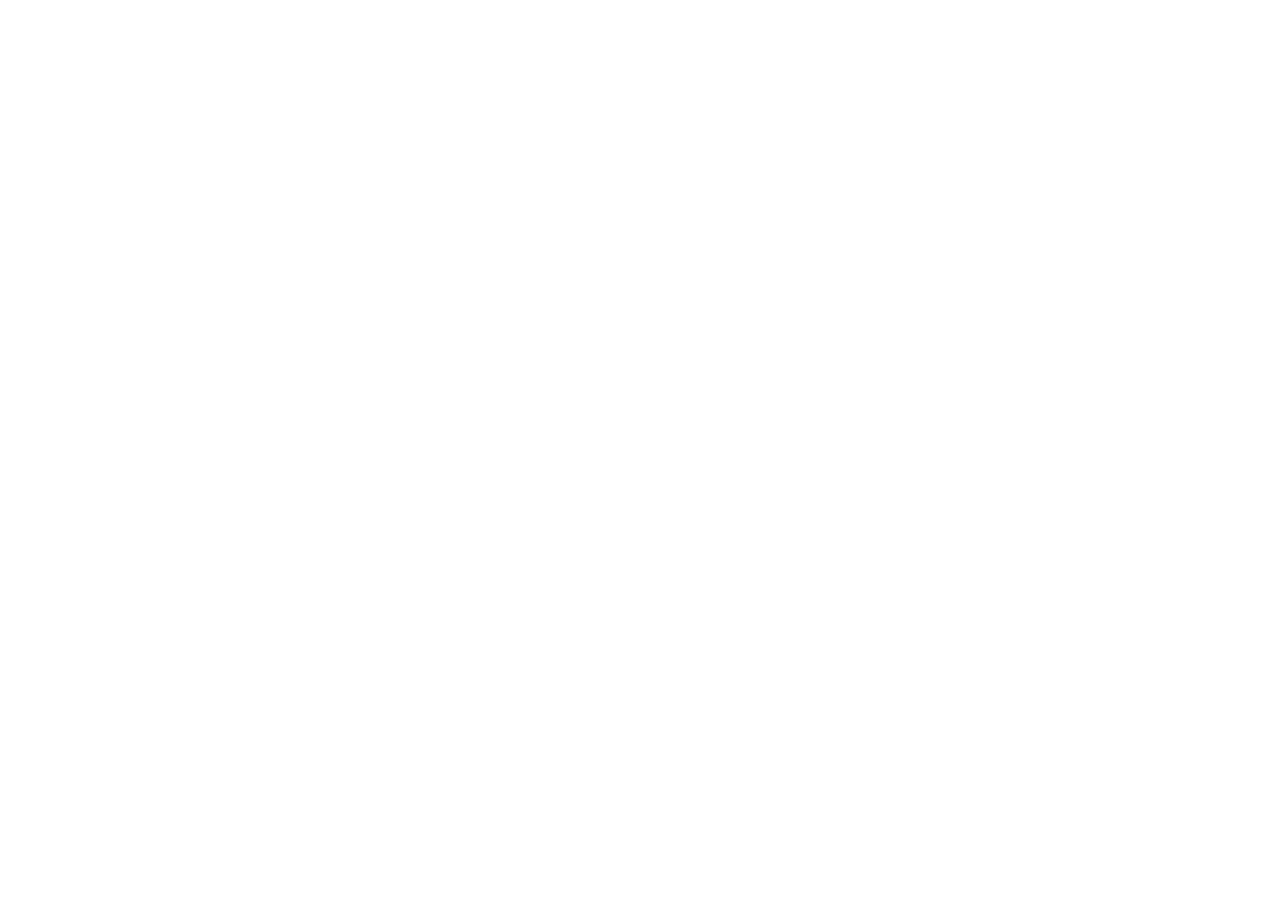
==== index.html @ c59204bd "new project" ====
<!DOCTYPE html>
<html lang="en">
<head>
    <meta charset="UTF-8">
    <meta name="viewport" content="width=device-width, initial-scale=1.0">
    <title>Document</title>
</head>
<body>
    
</body>
</html>
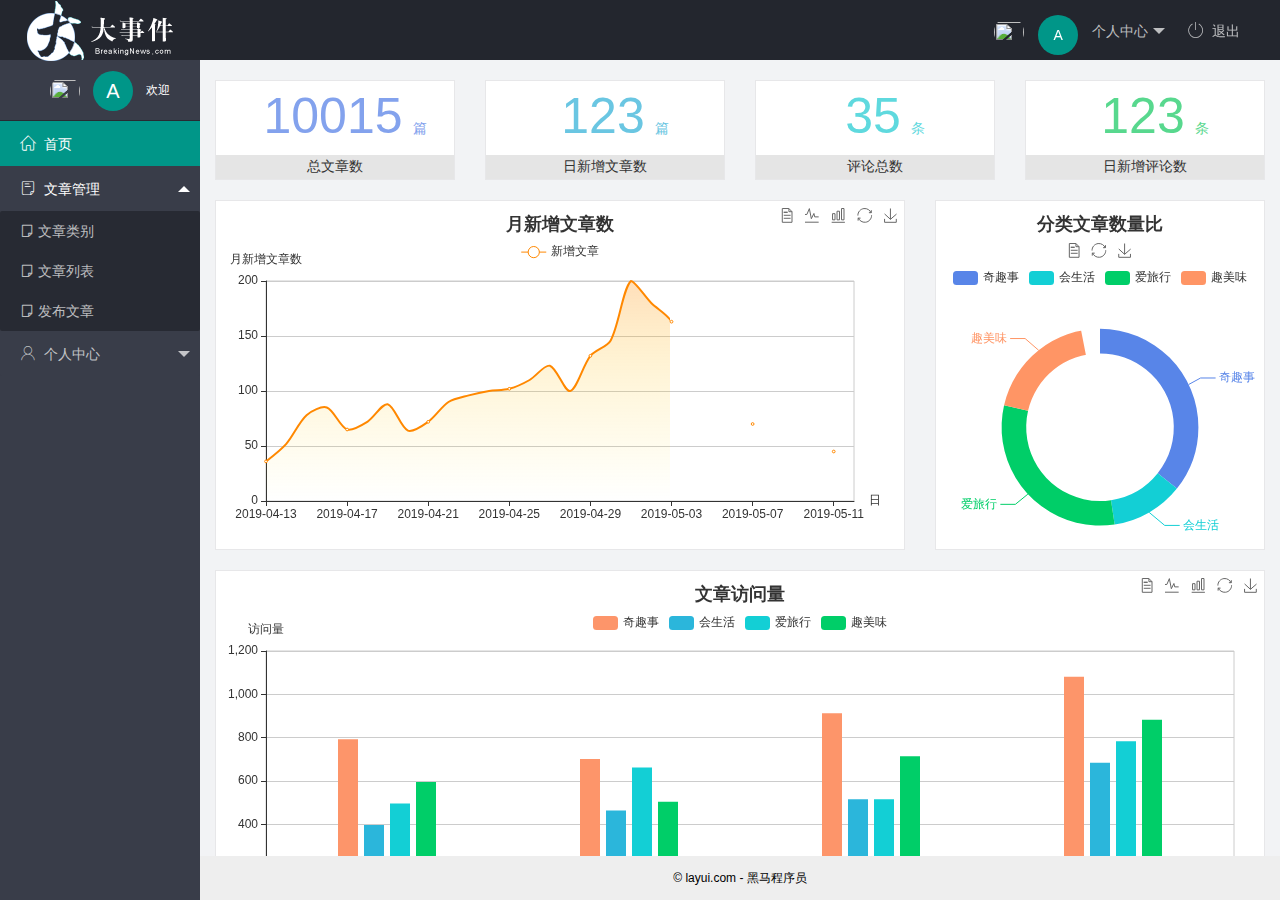
==== commit 45ae521a: "完成主页功能" ====
--- a/index.html
+++ b/index.html
@@ -1,11 +1,89 @@
 <!DOCTYPE html>
 <html lang="en">
-<head>
-    <meta charset="UTF-8">
-    <meta name="viewport" content="width=device-width, initial-scale=1.0">
-    <title>Document</title>
-</head>
-<body>
-    
-</body>
+  <head>
+    <meta charset="UTF-8" />
+    <meta name="viewport" content="width=device-width, initial-scale=1.0" />
+    <title>后台主页</title>
+    <link rel="stylesheet" href="assets/css/index.css">
+    <!-- 导入 layui 的样式表 -->
+    <link rel="stylesheet" href="assets/lib/layui/css/layui.css" />
+    <link rel="stylesheet" href="assets/fonts/iconfont.css" />
+  </head>
+  <body class="layui-layout-body">
+    <div class="layui-layout layui-layout-admin">
+      <div class="layui-header">
+        <div class="layui-logo">
+          <img src="assets/images/logo.png" alt="" />
+        </div>
+        <!-- 头部区域（可配合layui已有的水平导航） -->
+        <ul class="layui-nav layui-layout-right">
+          <li class="layui-nav-item">
+            <a href="javascript:;" class="userinfo">
+              <img src="http://t.cn/RCzsdCq" class="layui-nav-img" />
+            <span class="text-avatar">A</span>
+              个人中心
+            </a>
+            <dl class="layui-nav-child">
+              <dd><a href=""><i class="layui-icon layui-icon-face-smile"></i>   基本资料</a></dd>
+              <dd><a href=""><i class="layui-icon layui-icon-face-smile"></i>   更换头像</a></dd>
+              <dd><a href=""><i class="layui-icon layui-icon-face-smile"></i>   重置密码</a></dd>
+            </dl>
+          </li>
+          <li class="layui-nav-item">
+              <a href="javascript:;" id="btnLogout"><span class="iconfont icon-tuichu"></span>退出</a></li>
+        </ul>
+      </div>
+
+      <div class="layui-side layui-bg-black">
+        <div class="layui-side-scroll">
+          <!-- 左侧导航区域（可配合layui已有的垂直导航） -->
+          <div class="userinfo">
+            <img src="http://t.cn/RCzsdCq" class="layui-nav-img" /> <span class="text-avatar">A</span>
+            <span id="welcome">欢迎</span>
+          </div>
+          <ul class="layui-nav layui-nav-tree" lay-shrink="all">
+            <li class="layui-nav-item layui-this">
+              <a href="home/dashboard.html" target="fm"><span class="iconfont icon-home"></span>首页</a>
+            <li class="layui-nav-item layui-nav-itemed">
+              <a class="" href="javascript:;"><span class="iconfont icon-16"></span>文章管理</a>
+              <dl class="layui-nav-child">
+                <dd><a href="javascript:;"><i class="layui-icon layui-icon-file-b"></i>   文章类别</a></dd>
+                <dd><a href="javascript:;"><i class="layui-icon layui-icon-file-b"></i>   文章列表</a></dd>
+                <dd><a href="javascript:;"><i class="layui-icon layui-icon-file-b"></i>   发布文章</a></dd>
+              </dl>
+            </li>
+            <li class="layui-nav-item">
+              <a href="javascript:;"><span class="iconfont icon-user"></span>个人中心</a>
+              <dl class="layui-nav-child">
+                <dd><a href="javascript:;"><i class="layui-icon layui-icon-file-b"></i>   基本资料</a></dd>
+                <dd><a href="javascript:;"><i class="layui-icon layui-icon-file-b"></i>   更换头像</a></dd>
+                <dd><a href=""><i class="layui-icon layui-icon-file-b"></i>   重置密码</a></dd>
+              </dl>
+            </li>
+          </ul>
+        </div>
+      </div>
+
+      <div class="layui-body">
+           <!-- 内容主体区域 -->
+        <iframe name="fm" src="home/dashboard.html" frameborder="0"></iframe>
+     
+      </div>
+
+      <div class="layui-footer">
+        <!-- 底部固定区域 -->
+        © layui.com - 黑马程序员
+      </div>
+    </div>
+    <!-- 导入 layui 的JS文件 -->
+    <script src="assets/lib/layui/layui.all.js"></script>
+
+    <!-- <script src="assets/lib/layui/layui.js"></script> -->
+
+    <script src="assets/lib/jquery.js"></script> -->
+
+   <script src="assets/js/baseAPI.js"></script>
+
+    <script src="assets/js/index.js"></script>
+  </body>
 </html>--- a/assets/css/index.css
+++ b/assets/css/index.css
@@ -0,0 +1,52 @@
+.layui-footer{
+    text-align: center;
+    font-size: 12px;
+
+}
+.iconfont{
+    margin-right: 8px;
+}
+iframe {
+    width: 100%;
+    height: 100%;
+  }
+  
+  .layui-body {
+    overflow: hidden;
+  }
+
+
+
+
+  
+  .userinfo {
+    height: 60px;
+    line-height: 60px;
+    text-align: center;
+    font-size: 12px;
+    user-select: none;
+  }
+  
+  .layui-side-scroll .userinfo {
+    border-bottom: 1px solid #282b33;
+  }
+  
+  .layui-nav-img {
+    width: 40px;
+    height: 40px;
+  }
+  
+  .text-avatar {
+    display: inline-block;
+    width: 40px;
+    height: 40px;
+    background-color: #009688;
+    border-radius: 50%;
+    line-height: 40px;
+    text-align: center;
+    font-size: 20px;
+    color: #fff;
+    position: relative;
+    top: 4px;
+    margin-right: 10px;
+  }--- a/assets/lib/layui/css/layui.css
+++ b/assets/lib/layui/css/layui.css
@@ -0,0 +1,2 @@
+/** layui-v2.5.5 MIT License By https://www.layui.com */
+ .layui-inline,img{display:inline-block;vertical-align:middle}h1,h2,h3,h4,h5,h6{font-weight:400}.layui-edge,.layui-header,.layui-inline,.layui-main{position:relative}.layui-body,.layui-edge,.layui-elip{overflow:hidden}.layui-btn,.layui-edge,.layui-inline,img{vertical-align:middle}.layui-btn,.layui-disabled,.layui-icon,.layui-unselect{-moz-user-select:none;-webkit-user-select:none;-ms-user-select:none}.layui-elip,.layui-form-checkbox span,.layui-form-pane .layui-form-label{text-overflow:ellipsis;white-space:nowrap}.layui-breadcrumb,.layui-tree-btnGroup{visibility:hidden}blockquote,body,button,dd,div,dl,dt,form,h1,h2,h3,h4,h5,h6,input,li,ol,p,pre,td,textarea,th,ul{margin:0;padding:0;-webkit-tap-highlight-color:rgba(0,0,0,0)}a:active,a:hover{outline:0}img{border:none}li{list-style:none}table{border-collapse:collapse;border-spacing:0}h4,h5,h6{font-size:100%}button,input,optgroup,option,select,textarea{font-family:inherit;font-size:inherit;font-style:inherit;font-weight:inherit;outline:0}pre{white-space:pre-wrap;white-space:-moz-pre-wrap;white-space:-pre-wrap;white-space:-o-pre-wrap;word-wrap:break-word}body{line-height:24px;font:14px Helvetica Neue,Helvetica,PingFang SC,Tahoma,Arial,sans-serif}hr{height:1px;margin:10px 0;border:0;clear:both}a{color:#333;text-decoration:none}a:hover{color:#777}a cite{font-style:normal;*cursor:pointer}.layui-border-box,.layui-border-box *{box-sizing:border-box}.layui-box,.layui-box *{box-sizing:content-box}.layui-clear{clear:both;*zoom:1}.layui-clear:after{content:'\20';clear:both;*zoom:1;display:block;height:0}.layui-inline{*display:inline;*zoom:1}.layui-edge{display:inline-block;width:0;height:0;border-width:6px;border-style:dashed;border-color:transparent}.layui-edge-top{top:-4px;border-bottom-color:#999;border-bottom-style:solid}.layui-edge-right{border-left-color:#999;border-left-style:solid}.layui-edge-bottom{top:2px;border-top-color:#999;border-top-style:solid}.layui-edge-left{border-right-color:#999;border-right-style:solid}.layui-disabled,.layui-disabled:hover{color:#d2d2d2!important;cursor:not-allowed!important}.layui-circle{border-radius:100%}.layui-show{display:block!important}.layui-hide{display:none!important}@font-face{font-family:layui-icon;src:url(../font/iconfont.eot?v=250);src:url(../font/iconfont.eot?v=250#iefix) format('embedded-opentype'),url(../font/iconfont.woff2?v=250) format('woff2'),url(../font/iconfont.woff?v=250) format('woff'),url(../font/iconfont.ttf?v=250) format('truetype'),url(../font/iconfont.svg?v=250#layui-icon) format('svg')}.layui-icon{font-family:layui-icon!important;font-size:16px;font-style:normal;-webkit-font-smoothing:antialiased;-moz-osx-font-smoothing:grayscale}.layui-icon-reply-fill:before{content:"\e611"}.layui-icon-set-fill:before{content:"\e614"}.layui-icon-menu-fill:before{content:"\e60f"}.layui-icon-search:before{content:"\e615"}.layui-icon-share:before{content:"\e641"}.layui-icon-set-sm:before{content:"\e620"}.layui-icon-engine:before{content:"\e628"}.layui-icon-close:before{content:"\1006"}.layui-icon-close-fill:before{content:"\1007"}.layui-icon-chart-screen:before{content:"\e629"}.layui-icon-star:before{content:"\e600"}.layui-icon-circle-dot:before{content:"\e617"}.layui-icon-chat:before{content:"\e606"}.layui-icon-release:before{content:"\e609"}.layui-icon-list:before{content:"\e60a"}.layui-icon-chart:before{content:"\e62c"}.layui-icon-ok-circle:before{content:"\1005"}.layui-icon-layim-theme:before{content:"\e61b"}.layui-icon-table:before{content:"\e62d"}.layui-icon-right:before{content:"\e602"}.layui-icon-left:before{content:"\e603"}.layui-icon-cart-simple:before{content:"\e698"}.layui-icon-face-cry:before{content:"\e69c"}.layui-icon-face-smile:before{content:"\e6af"}.layui-icon-survey:before{content:"\e6b2"}.layui-icon-tree:before{content:"\e62e"}.layui-icon-upload-circle:before{content:"\e62f"}.layui-icon-add-circle:before{content:"\e61f"}.layui-icon-download-circle:before{content:"\e601"}.layui-icon-templeate-1:before{content:"\e630"}.layui-icon-util:before{content:"\e631"}.layui-icon-face-surprised:before{content:"\e664"}.layui-icon-edit:before{content:"\e642"}.layui-icon-speaker:before{content:"\e645"}.layui-icon-down:before{content:"\e61a"}.layui-icon-file:before{content:"\e621"}.layui-icon-layouts:before{content:"\e632"}.layui-icon-rate-half:before{content:"\e6c9"}.layui-icon-add-circle-fine:before{content:"\e608"}.layui-icon-prev-circle:before{content:"\e633"}.layui-icon-read:before{content:"\e705"}.layui-icon-404:before{content:"\e61c"}.layui-icon-carousel:before{content:"\e634"}.layui-icon-help:before{content:"\e607"}.layui-icon-code-circle:before{content:"\e635"}.layui-icon-water:before{content:"\e636"}.layui-icon-username:before{content:"\e66f"}.layui-icon-find-fill:before{content:"\e670"}.layui-icon-about:before{content:"\e60b"}.layui-icon-location:before{content:"\e715"}.layui-icon-up:before{content:"\e619"}.layui-icon-pause:before{content:"\e651"}.layui-icon-date:before{content:"\e637"}.layui-icon-layim-uploadfile:before{content:"\e61d"}.layui-icon-delete:before{content:"\e640"}.layui-icon-play:before{content:"\e652"}.layui-icon-top:before{content:"\e604"}.layui-icon-friends:before{content:"\e612"}.layui-icon-refresh-3:before{content:"\e9aa"}.layui-icon-ok:before{content:"\e605"}.layui-icon-layer:before{content:"\e638"}.layui-icon-face-smile-fine:before{content:"\e60c"}.layui-icon-dollar:before{content:"\e659"}.layui-icon-group:before{content:"\e613"}.layui-icon-layim-download:before{content:"\e61e"}.layui-icon-picture-fine:before{content:"\e60d"}.layui-icon-link:before{content:"\e64c"}.layui-icon-diamond:before{content:"\e735"}.layui-icon-log:before{content:"\e60e"}.layui-icon-rate-solid:before{content:"\e67a"}.layui-icon-fonts-del:before{content:"\e64f"}.layui-icon-unlink:before{content:"\e64d"}.layui-icon-fonts-clear:before{content:"\e639"}.layui-icon-triangle-r:before{content:"\e623"}.layui-icon-circle:before{content:"\e63f"}.layui-icon-radio:before{content:"\e643"}.layui-icon-align-center:before{content:"\e647"}.layui-icon-align-right:before{content:"\e648"}.layui-icon-align-left:before{content:"\e649"}.layui-icon-loading-1:before{content:"\e63e"}.layui-icon-return:before{content:"\e65c"}.layui-icon-fonts-strong:before{content:"\e62b"}.layui-icon-upload:before{content:"\e67c"}.layui-icon-dialogue:before{content:"\e63a"}.layui-icon-video:before{content:"\e6ed"}.layui-icon-headset:before{content:"\e6fc"}.layui-icon-cellphone-fine:before{content:"\e63b"}.layui-icon-add-1:before{content:"\e654"}.layui-icon-face-smile-b:before{content:"\e650"}.layui-icon-fonts-html:before{content:"\e64b"}.layui-icon-form:before{content:"\e63c"}.layui-icon-cart:before{content:"\e657"}.layui-icon-camera-fill:before{content:"\e65d"}.layui-icon-tabs:before{content:"\e62a"}.layui-icon-fonts-code:before{content:"\e64e"}.layui-icon-fire:before{content:"\e756"}.layui-icon-set:before{content:"\e716"}.layui-icon-fonts-u:before{content:"\e646"}.layui-icon-triangle-d:before{content:"\e625"}.layui-icon-tips:before{content:"\e702"}.layui-icon-picture:before{content:"\e64a"}.layui-icon-more-vertical:before{content:"\e671"}.layui-icon-flag:before{content:"\e66c"}.layui-icon-loading:before{content:"\e63d"}.layui-icon-fonts-i:before{content:"\e644"}.layui-icon-refresh-1:before{content:"\e666"}.layui-icon-rmb:before{content:"\e65e"}.layui-icon-home:before{content:"\e68e"}.layui-icon-user:before{content:"\e770"}.layui-icon-notice:before{content:"\e667"}.layui-icon-login-weibo:before{content:"\e675"}.layui-icon-voice:before{content:"\e688"}.layui-icon-upload-drag:before{content:"\e681"}.layui-icon-login-qq:before{content:"\e676"}.layui-icon-snowflake:before{content:"\e6b1"}.layui-icon-file-b:before{content:"\e655"}.layui-icon-template:before{content:"\e663"}.layui-icon-auz:before{content:"\e672"}.layui-icon-console:before{content:"\e665"}.layui-icon-app:before{content:"\e653"}.layui-icon-prev:before{content:"\e65a"}.layui-icon-website:before{content:"\e7ae"}.layui-icon-next:before{content:"\e65b"}.layui-icon-component:before{content:"\e857"}.layui-icon-more:before{content:"\e65f"}.layui-icon-login-wechat:before{content:"\e677"}.layui-icon-shrink-right:before{content:"\e668"}.layui-icon-spread-left:before{content:"\e66b"}.layui-icon-camera:before{content:"\e660"}.layui-icon-note:before{content:"\e66e"}.layui-icon-refresh:before{content:"\e669"}.layui-icon-female:before{content:"\e661"}.layui-icon-male:before{content:"\e662"}.layui-icon-password:before{content:"\e673"}.layui-icon-senior:before{content:"\e674"}.layui-icon-theme:before{content:"\e66a"}.layui-icon-tread:before{content:"\e6c5"}.layui-icon-praise:before{content:"\e6c6"}.layui-icon-star-fill:before{content:"\e658"}.layui-icon-rate:before{content:"\e67b"}.layui-icon-template-1:before{content:"\e656"}.layui-icon-vercode:before{content:"\e679"}.layui-icon-cellphone:before{content:"\e678"}.layui-icon-screen-full:before{content:"\e622"}.layui-icon-screen-restore:before{content:"\e758"}.layui-icon-cols:before{content:"\e610"}.layui-icon-export:before{content:"\e67d"}.layui-icon-print:before{content:"\e66d"}.layui-icon-slider:before{content:"\e714"}.layui-icon-addition:before{content:"\e624"}.layui-icon-subtraction:before{content:"\e67e"}.layui-icon-service:before{content:"\e626"}.layui-icon-transfer:before{content:"\e691"}.layui-main{width:1140px;margin:0 auto}.layui-header{z-index:1000;height:60px}.layui-header a:hover{transition:all .5s;-webkit-transition:all .5s}.layui-side{position:fixed;left:0;top:0;bottom:0;z-index:999;width:200px;overflow-x:hidden}.layui-side-scroll{position:relative;width:220px;height:100%;overflow-x:hidden}.layui-body{position:absolute;left:200px;right:0;top:0;bottom:0;z-index:998;width:auto;overflow-y:auto;box-sizing:border-box}.layui-layout-body{overflow:hidden}.layui-layout-admin .layui-header{background-color:#23262E}.layui-layout-admin .layui-side{top:60px;width:200px;overflow-x:hidden}.layui-layout-admin .layui-body{position:fixed;top:60px;bottom:44px}.layui-layout-admin .layui-main{width:auto;margin:0 15px}.layui-layout-admin .layui-footer{position:fixed;left:200px;right:0;bottom:0;height:44px;line-height:44px;padding:0 15px;background-color:#eee}.layui-layout-admin .layui-logo{position:absolute;left:0;top:0;width:200px;height:100%;line-height:60px;text-align:center;color:#009688;font-size:16px}.layui-layout-admin .layui-header .layui-nav{background:0 0}.layui-layout-left{position:absolute!important;left:200px;top:0}.layui-layout-right{position:absolute!important;right:0;top:0}.layui-container{position:relative;margin:0 auto;padding:0 15px;box-sizing:border-box}.layui-fluid{position:relative;margin:0 auto;padding:0 15px}.layui-row:after,.layui-row:before{content:'';display:block;clear:both}.layui-col-lg1,.layui-col-lg10,.layui-col-lg11,.layui-col-lg12,.layui-col-lg2,.layui-col-lg3,.layui-col-lg4,.layui-col-lg5,.layui-col-lg6,.layui-col-lg7,.layui-col-lg8,.layui-col-lg9,.layui-col-md1,.layui-col-md10,.layui-col-md11,.layui-col-md12,.layui-col-md2,.layui-col-md3,.layui-col-md4,.layui-col-md5,.layui-col-md6,.layui-col-md7,.layui-col-md8,.layui-col-md9,.layui-col-sm1,.layui-col-sm10,.layui-col-sm11,.layui-col-sm12,.layui-col-sm2,.layui-col-sm3,.layui-col-sm4,.layui-col-sm5,.layui-col-sm6,.layui-col-sm7,.layui-col-sm8,.layui-col-sm9,.layui-col-xs1,.layui-col-xs10,.layui-col-xs11,.layui-col-xs12,.layui-col-xs2,.layui-col-xs3,.layui-col-xs4,.layui-col-xs5,.layui-col-xs6,.layui-col-xs7,.layui-col-xs8,.layui-col-xs9{position:relative;display:block;box-sizing:border-box}.layui-col-xs1,.layui-col-xs10,.layui-col-xs11,.layui-col-xs12,.layui-col-xs2,.layui-col-xs3,.layui-col-xs4,.layui-col-xs5,.layui-col-xs6,.layui-col-xs7,.layui-col-xs8,.layui-col-xs9{float:left}.layui-col-xs1{width:8.33333333%}.layui-col-xs2{width:16.66666667%}.layui-col-xs3{width:25%}.layui-col-xs4{width:33.33333333%}.layui-col-xs5{width:41.66666667%}.layui-col-xs6{width:50%}.layui-col-xs7{width:58.33333333%}.layui-col-xs8{width:66.66666667%}.layui-col-xs9{width:75%}.layui-col-xs10{width:83.33333333%}.layui-col-xs11{width:91.66666667%}.layui-col-xs12{width:100%}.layui-col-xs-offset1{margin-left:8.33333333%}.layui-col-xs-offset2{margin-left:16.66666667%}.layui-col-xs-offset3{margin-left:25%}.layui-col-xs-offset4{margin-left:33.33333333%}.layui-col-xs-offset5{margin-left:41.66666667%}.layui-col-xs-offset6{margin-left:50%}.layui-col-xs-offset7{margin-left:58.33333333%}.layui-col-xs-offset8{margin-left:66.66666667%}.layui-col-xs-offset9{margin-left:75%}.layui-col-xs-offset10{margin-left:83.33333333%}.layui-col-xs-offset11{margin-left:91.66666667%}.layui-col-xs-offset12{margin-left:100%}@media screen and (max-width:768px){.layui-hide-xs{display:none!important}.layui-show-xs-block{display:block!important}.layui-show-xs-inline{display:inline!important}.layui-show-xs-inline-block{display:inline-block!important}}@media screen and (min-width:768px){.layui-container{width:750px}.layui-hide-sm{display:none!important}.layui-show-sm-block{display:block!important}.layui-show-sm-inline{display:inline!important}.layui-show-sm-inline-block{display:inline-block!important}.layui-col-sm1,.layui-col-sm10,.layui-col-sm11,.layui-col-sm12,.layui-col-sm2,.layui-col-sm3,.layui-col-sm4,.layui-col-sm5,.layui-col-sm6,.layui-col-sm7,.layui-col-sm8,.layui-col-sm9{float:left}.layui-col-sm1{width:8.33333333%}.layui-col-sm2{width:16.66666667%}.layui-col-sm3{width:25%}.layui-col-sm4{width:33.33333333%}.layui-col-sm5{width:41.66666667%}.layui-col-sm6{width:50%}.layui-col-sm7{width:58.33333333%}.layui-col-sm8{width:66.66666667%}.layui-col-sm9{width:75%}.layui-col-sm10{width:83.33333333%}.layui-col-sm11{width:91.66666667%}.layui-col-sm12{width:100%}.layui-col-sm-offset1{margin-left:8.33333333%}.layui-col-sm-offset2{margin-left:16.66666667%}.layui-col-sm-offset3{margin-left:25%}.layui-col-sm-offset4{margin-left:33.33333333%}.layui-col-sm-offset5{margin-left:41.66666667%}.layui-col-sm-offset6{margin-left:50%}.layui-col-sm-offset7{margin-left:58.33333333%}.layui-col-sm-offset8{margin-left:66.66666667%}.layui-col-sm-offset9{margin-left:75%}.layui-col-sm-offset10{margin-left:83.33333333%}.layui-col-sm-offset11{margin-left:91.66666667%}.layui-col-sm-offset12{margin-left:100%}}@media screen and (min-width:992px){.layui-container{width:970px}.layui-hide-md{display:none!important}.layui-show-md-block{display:block!important}.layui-show-md-inline{display:inline!important}.layui-show-md-inline-block{display:inline-block!important}.layui-col-md1,.layui-col-md10,.layui-col-md11,.layui-col-md12,.layui-col-md2,.layui-col-md3,.layui-col-md4,.layui-col-md5,.layui-col-md6,.layui-col-md7,.layui-col-md8,.layui-col-md9{float:left}.layui-col-md1{width:8.33333333%}.layui-col-md2{width:16.66666667%}.layui-col-md3{width:25%}.layui-col-md4{width:33.33333333%}.layui-col-md5{width:41.66666667%}.layui-col-md6{width:50%}.layui-col-md7{width:58.33333333%}.layui-col-md8{width:66.66666667%}.layui-col-md9{width:75%}.layui-col-md10{width:83.33333333%}.layui-col-md11{width:91.66666667%}.layui-col-md12{width:100%}.layui-col-md-offset1{margin-left:8.33333333%}.layui-col-md-offset2{margin-left:16.66666667%}.layui-col-md-offset3{margin-left:25%}.layui-col-md-offset4{margin-left:33.33333333%}.layui-col-md-offset5{margin-left:41.66666667%}.layui-col-md-offset6{margin-left:50%}.layui-col-md-offset7{margin-left:58.33333333%}.layui-col-md-offset8{margin-left:66.66666667%}.layui-col-md-offset9{margin-left:75%}.layui-col-md-offset10{margin-left:83.33333333%}.layui-col-md-offset11{margin-left:91.66666667%}.layui-col-md-offset12{margin-left:100%}}@media screen and (min-width:1200px){.layui-container{width:1170px}.layui-hide-lg{display:none!important}.layui-show-lg-block{display:block!important}.layui-show-lg-inline{display:inline!important}.layui-show-lg-inline-block{display:inline-block!important}.layui-col-lg1,.layui-col-lg10,.layui-col-lg11,.layui-col-lg12,.layui-col-lg2,.layui-col-lg3,.layui-col-lg4,.layui-col-lg5,.layui-col-lg6,.layui-col-lg7,.layui-col-lg8,.layui-col-lg9{float:left}.layui-col-lg1{width:8.33333333%}.layui-col-lg2{width:16.66666667%}.layui-col-lg3{width:25%}.layui-col-lg4{width:33.33333333%}.layui-col-lg5{width:41.66666667%}.layui-col-lg6{width:50%}.layui-col-lg7{width:58.33333333%}.layui-col-lg8{width:66.66666667%}.layui-col-lg9{width:75%}.layui-col-lg10{width:83.33333333%}.layui-col-lg11{width:91.66666667%}.layui-col-lg12{width:100%}.layui-col-lg-offset1{margin-left:8.33333333%}.layui-col-lg-offset2{margin-left:16.66666667%}.layui-col-lg-offset3{margin-left:25%}.layui-col-lg-offset4{margin-left:33.33333333%}.layui-col-lg-offset5{margin-left:41.66666667%}.layui-col-lg-offset6{margin-left:50%}.layui-col-lg-offset7{margin-left:58.33333333%}.layui-col-lg-offset8{margin-left:66.66666667%}.layui-col-lg-offset9{margin-left:75%}.layui-col-lg-offset10{margin-left:83.33333333%}.layui-col-lg-offset11{margin-left:91.66666667%}.layui-col-lg-offset12{margin-left:100%}}.layui-col-space1{margin:-.5px}.layui-col-space1>*{padding:.5px}.layui-col-space3{margin:-1.5px}.layui-col-space3>*{padding:1.5px}.layui-col-space5{margin:-2.5px}.layui-col-space5>*{padding:2.5px}.layui-col-space8{margin:-3.5px}.layui-col-space8>*{padding:3.5px}.layui-col-space10{margin:-5px}.layui-col-space10>*{padding:5px}.layui-col-space12{margin:-6px}.layui-col-space12>*{padding:6px}.layui-col-space15{margin:-7.5px}.layui-col-space15>*{padding:7.5px}.layui-col-space18{margin:-9px}.layui-col-space18>*{padding:9px}.layui-col-space20{margin:-10px}.layui-col-space20>*{padding:10px}.layui-col-space22{margin:-11px}.layui-col-space22>*{padding:11px}.layui-col-space25{margin:-12.5px}.layui-col-space25>*{padding:12.5px}.layui-col-space30{margin:-15px}.layui-col-space30>*{padding:15px}.layui-btn,.layui-input,.layui-select,.layui-textarea,.layui-upload-button{outline:0;-webkit-appearance:none;transition:all .3s;-webkit-transition:all .3s;box-sizing:border-box}.layui-elem-quote{margin-bottom:10px;padding:15px;line-height:22px;border-left:5px solid #009688;border-radius:0 2px 2px 0;background-color:#f2f2f2}.layui-quote-nm{border-style:solid;border-width:1px 1px 1px 5px;background:0 0}.layui-elem-field{margin-bottom:10px;padding:0;border-width:1px;border-style:solid}.layui-elem-field legend{margin-left:20px;padding:0 10px;font-size:20px;font-weight:300}.layui-field-title{margin:10px 0 20px;border-width:1px 0 0}.layui-field-box{padding:10px 15px}.layui-field-title .layui-field-box{padding:10px 0}.layui-progress{position:relative;height:6px;border-radius:20px;background-color:#e2e2e2}.layui-progress-bar{position:absolute;left:0;top:0;width:0;max-width:100%;height:6px;border-radius:20px;text-align:right;background-color:#5FB878;transition:all .3s;-webkit-transition:all .3s}.layui-progress-big,.layui-progress-big .layui-progress-bar{height:18px;line-height:18px}.layui-progress-text{position:relative;top:-20px;line-height:18px;font-size:12px;color:#666}.layui-progress-big .layui-progress-text{position:static;padding:0 10px;color:#fff}.layui-collapse{border-width:1px;border-style:solid;border-radius:2px}.layui-colla-content,.layui-colla-item{border-top-width:1px;border-top-style:solid}.layui-colla-item:first-child{border-top:none}.layui-colla-title{position:relative;height:42px;line-height:42px;padding:0 15px 0 35px;color:#333;background-color:#f2f2f2;cursor:pointer;font-size:14px;overflow:hidden}.layui-colla-content{display:none;padding:10px 15px;line-height:22px;color:#666}.layui-colla-icon{position:absolute;left:15px;top:0;font-size:14px}.layui-card{margin-bottom:15px;border-radius:2px;background-color:#fff;box-shadow:0 1px 2px 0 rgba(0,0,0,.05)}.layui-card:last-child{margin-bottom:0}.layui-card-header{position:relative;height:42px;line-height:42px;padding:0 15px;border-bottom:1px solid #f6f6f6;color:#333;border-radius:2px 2px 0 0;font-size:14px}.layui-bg-black,.layui-bg-blue,.layui-bg-cyan,.layui-bg-green,.layui-bg-orange,.layui-bg-red{color:#fff!important}.layui-card-body{position:relative;padding:10px 15px;line-height:24px}.layui-card-body[pad15]{padding:15px}.layui-card-body[pad20]{padding:20px}.layui-card-body .layui-table{margin:5px 0}.layui-card .layui-tab{margin:0}.layui-panel-window{position:relative;padding:15px;border-radius:0;border-top:5px solid #E6E6E6;background-color:#fff}.layui-auxiliar-moving{position:fixed;left:0;right:0;top:0;bottom:0;width:100%;height:100%;background:0 0;z-index:9999999999}.layui-form-label,.layui-form-mid,.layui-form-select,.layui-input-block,.layui-input-inline,.layui-textarea{position:relative}.layui-bg-red{background-color:#FF5722!important}.layui-bg-orange{background-color:#FFB800!important}.layui-bg-green{background-color:#009688!important}.layui-bg-cyan{background-color:#2F4056!important}.layui-bg-blue{background-color:#1E9FFF!important}.layui-bg-black{background-color:#393D49!important}.layui-bg-gray{background-color:#eee!important;color:#666!important}.layui-badge-rim,.layui-colla-content,.layui-colla-item,.layui-collapse,.layui-elem-field,.layui-form-pane .layui-form-item[pane],.layui-form-pane .layui-form-label,.layui-input,.layui-layedit,.layui-layedit-tool,.layui-quote-nm,.layui-select,.layui-tab-bar,.layui-tab-card,.layui-tab-title,.layui-tab-title .layui-this:after,.layui-textarea{border-color:#e6e6e6}.layui-timeline-item:before,hr{background-color:#e6e6e6}.layui-text{line-height:22px;font-size:14px;color:#666}.layui-text h1,.layui-text h2,.layui-text h3{font-weight:500;color:#333}.layui-text h1{font-size:30px}.layui-text h2{font-size:24px}.layui-text h3{font-size:18px}.layui-text a:not(.layui-btn){color:#01AAED}.layui-text a:not(.layui-btn):hover{text-decoration:underline}.layui-text ul{padding:5px 0 5px 15px}.layui-text ul li{margin-top:5px;list-style-type:disc}.layui-text em,.layui-word-aux{color:#999!important;padding:0 5px!important}.layui-btn{display:inline-block;height:38px;line-height:38px;padding:0 18px;background-color:#009688;color:#fff;white-space:nowrap;text-align:center;font-size:14px;border:none;border-radius:2px;cursor:pointer}.layui-btn:hover{opacity:.8;filter:alpha(opacity=80);color:#fff}.layui-btn:active{opacity:1;filter:alpha(opacity=100)}.layui-btn+.layui-btn{margin-left:10px}.layui-btn-container{font-size:0}.layui-btn-container .layui-btn{margin-right:10px;margin-bottom:10px}.layui-btn-container .layui-btn+.layui-btn{margin-left:0}.layui-table .layui-btn-container .layui-btn{margin-bottom:9px}.layui-btn-radius{border-radius:100px}.layui-btn .layui-icon{margin-right:3px;font-size:18px;vertical-align:bottom;vertical-align:middle\9}.layui-btn-primary{border:1px solid #C9C9C9;background-color:#fff;color:#555}.layui-btn-primary:hover{border-color:#009688;color:#333}.layui-btn-normal{background-color:#1E9FFF}.layui-btn-warm{background-color:#FFB800}.layui-btn-danger{background-color:#FF5722}.layui-btn-checked{background-color:#5FB878}.layui-btn-disabled,.layui-btn-disabled:active,.layui-btn-disabled:hover{border:1px solid #e6e6e6;background-color:#FBFBFB;color:#C9C9C9;cursor:not-allowed;opacity:1}.layui-btn-lg{height:44px;line-height:44px;padding:0 25px;font-size:16px}.layui-btn-sm{height:30px;line-height:30px;padding:0 10px;font-size:12px}.layui-btn-sm i{font-size:16px!important}.layui-btn-xs{height:22px;line-height:22px;padding:0 5px;font-size:12px}.layui-btn-xs i{font-size:14px!important}.layui-btn-group{display:inline-block;vertical-align:middle;font-size:0}.layui-btn-group .layui-btn{margin-left:0!important;margin-right:0!important;border-left:1px solid rgba(255,255,255,.5);border-radius:0}.layui-btn-group .layui-btn-primary{border-left:none}.layui-btn-group .layui-btn-primary:hover{border-color:#C9C9C9;color:#009688}.layui-btn-group .layui-btn:first-child{border-left:none;border-radius:2px 0 0 2px}.layui-btn-group .layui-btn-primary:first-child{border-left:1px solid #c9c9c9}.layui-btn-group .layui-btn:last-child{border-radius:0 2px 2px 0}.layui-btn-group .layui-btn+.layui-btn{margin-left:0}.layui-btn-group+.layui-btn-group{margin-left:10px}.layui-btn-fluid{width:100%}.layui-input,.layui-select,.layui-textarea{height:38px;line-height:1.3;line-height:38px\9;border-width:1px;border-style:solid;background-color:#fff;border-radius:2px}.layui-input::-webkit-input-placeholder,.layui-select::-webkit-input-placeholder,.layui-textarea::-webkit-input-placeholder{line-height:1.3}.layui-input,.layui-textarea{display:block;width:100%;padding-left:10px}.layui-input:hover,.layui-textarea:hover{border-color:#D2D2D2!important}.layui-input:focus,.layui-textarea:focus{border-color:#C9C9C9!important}.layui-textarea{min-height:100px;height:auto;line-height:20px;padding:6px 10px;resize:vertical}.layui-select{padding:0 10px}.layui-form input[type=checkbox],.layui-form input[type=radio],.layui-form select{display:none}.layui-form [lay-ignore]{display:initial}.layui-form-item{margin-bottom:15px;clear:both;*zoom:1}.layui-form-item:after{content:'\20';clear:both;*zoom:1;display:block;height:0}.layui-form-label{float:left;display:block;padding:9px 15px;width:80px;font-weight:400;line-height:20px;text-align:right}.layui-form-label-col{display:block;float:none;padding:9px 0;line-height:20px;text-align:left}.layui-form-item .layui-inline{margin-bottom:5px;margin-right:10px}.layui-input-block{margin-left:110px;min-height:36px}.layui-input-inline{display:inline-block;vertical-align:middle}.layui-form-item .layui-input-inline{float:left;width:190px;margin-right:10px}.layui-form-text .layui-input-inline{width:auto}.layui-form-mid{float:left;display:block;padding:9px 0!important;line-height:20px;margin-right:10px}.layui-form-danger+.layui-form-select .layui-input,.layui-form-danger:focus{border-color:#FF5722!important}.layui-form-select .layui-input{padding-right:30px;cursor:pointer}.layui-form-select .layui-edge{position:absolute;right:10px;top:50%;margin-top:-3px;cursor:pointer;border-width:6px;border-top-color:#c2c2c2;border-top-style:solid;transition:all .3s;-webkit-transition:all .3s}.layui-form-select dl{display:none;position:absolute;left:0;top:42px;padding:5px 0;z-index:899;min-width:100%;border:1px solid #d2d2d2;max-height:300px;overflow-y:auto;background-color:#fff;border-radius:2px;box-shadow:0 2px 4px rgba(0,0,0,.12);box-sizing:border-box}.layui-form-select dl dd,.layui-form-select dl dt{padding:0 10px;line-height:36px;white-space:nowrap;overflow:hidden;text-overflow:ellipsis}.layui-form-select dl dt{font-size:12px;color:#999}.layui-form-select dl dd{cursor:pointer}.layui-form-select dl dd:hover{background-color:#f2f2f2;-webkit-transition:.5s all;transition:.5s all}.layui-form-select .layui-select-group dd{padding-left:20px}.layui-form-select dl dd.layui-select-tips{padding-left:10px!important;color:#999}.layui-form-select dl dd.layui-this{background-color:#5FB878;color:#fff}.layui-form-checkbox,.layui-form-select dl dd.layui-disabled{background-color:#fff}.layui-form-selected dl{display:block}.layui-form-checkbox,.layui-form-checkbox *,.layui-form-switch{display:inline-block;vertical-align:middle}.layui-form-selected .layui-edge{margin-top:-9px;-webkit-transform:rotate(180deg);transform:rotate(180deg);margin-top:-3px\9}:root .layui-form-selected .layui-edge{margin-top:-9px\0/IE9}.layui-form-selectup dl{top:auto;bottom:42px}.layui-select-none{margin:5px 0;text-align:center;color:#999}.layui-select-disabled .layui-disabled{border-color:#eee!important}.layui-select-disabled .layui-edge{border-top-color:#d2d2d2}.layui-form-checkbox{position:relative;height:30px;line-height:30px;margin-right:10px;padding-right:30px;cursor:pointer;font-size:0;-webkit-transition:.1s linear;transition:.1s linear;box-sizing:border-box}.layui-form-checkbox span{padding:0 10px;height:100%;font-size:14px;border-radius:2px 0 0 2px;background-color:#d2d2d2;color:#fff;overflow:hidden}.layui-form-checkbox:hover span{background-color:#c2c2c2}.layui-form-checkbox i{position:absolute;right:0;top:0;width:30px;height:28px;border:1px solid #d2d2d2;border-left:none;border-radius:0 2px 2px 0;color:#fff;font-size:20px;text-align:center}.layui-form-checkbox:hover i{border-color:#c2c2c2;color:#c2c2c2}.layui-form-checked,.layui-form-checked:hover{border-color:#5FB878}.layui-form-checked span,.layui-form-checked:hover span{background-color:#5FB878}.layui-form-checked i,.layui-form-checked:hover i{color:#5FB878}.layui-form-item .layui-form-checkbox{margin-top:4px}.layui-form-checkbox[lay-skin=primary]{height:auto!important;line-height:normal!important;min-width:18px;min-height:18px;border:none!important;margin-right:0;padding-left:28px;padding-right:0;background:0 0}.layui-form-checkbox[lay-skin=primary] span{padding-left:0;padding-right:15px;line-height:18px;background:0 0;color:#666}.layui-form-checkbox[lay-skin=primary] i{right:auto;left:0;width:16px;height:16px;line-height:16px;border:1px solid #d2d2d2;font-size:12px;border-radius:2px;background-color:#fff;-webkit-transition:.1s linear;transition:.1s linear}.layui-form-checkbox[lay-skin=primary]:hover i{border-color:#5FB878;color:#fff}.layui-form-checked[lay-skin=primary] i{border-color:#5FB878!important;background-color:#5FB878;color:#fff}.layui-checkbox-disbaled[lay-skin=primary] span{background:0 0!important;color:#c2c2c2}.layui-checkbox-disbaled[lay-skin=primary]:hover i{border-color:#d2d2d2}.layui-form-item .layui-form-checkbox[lay-skin=primary]{margin-top:10px}.layui-form-switch{position:relative;height:22px;line-height:22px;min-width:35px;padding:0 5px;margin-top:8px;border:1px solid #d2d2d2;border-radius:20px;cursor:pointer;background-color:#fff;-webkit-transition:.1s linear;transition:.1s linear}.layui-form-switch i{position:absolute;left:5px;top:3px;width:16px;height:16px;border-radius:20px;background-color:#d2d2d2;-webkit-transition:.1s linear;transition:.1s linear}.layui-form-switch em{position:relative;top:0;width:25px;margin-left:21px;padding:0!important;text-align:center!important;color:#999!important;font-style:normal!important;font-size:12px}.layui-form-onswitch{border-color:#5FB878;background-color:#5FB878}.layui-checkbox-disbaled,.layui-checkbox-disbaled i{border-color:#e2e2e2!important}.layui-form-onswitch i{left:100%;margin-left:-21px;background-color:#fff}.layui-form-onswitch em{margin-left:5px;margin-right:21px;color:#fff!important}.layui-checkbox-disbaled span{background-color:#e2e2e2!important}.layui-checkbox-disbaled:hover i{color:#fff!important}[lay-radio]{display:none}.layui-form-radio,.layui-form-radio *{display:inline-block;vertical-align:middle}.layui-form-radio{line-height:28px;margin:6px 10px 0 0;padding-right:10px;cursor:pointer;font-size:0}.layui-form-radio *{font-size:14px}.layui-form-radio>i{margin-right:8px;font-size:22px;color:#c2c2c2}.layui-form-radio>i:hover,.layui-form-radioed>i{color:#5FB878}.layui-radio-disbaled>i{color:#e2e2e2!important}.layui-form-pane .layui-form-label{width:110px;padding:8px 15px;height:38px;line-height:20px;border-width:1px;border-style:solid;border-radius:2px 0 0 2px;text-align:center;background-color:#FBFBFB;overflow:hidden;box-sizing:border-box}.layui-form-pane .layui-input-inline{margin-left:-1px}.layui-form-pane .layui-input-block{margin-left:110px;left:-1px}.layui-form-pane .layui-input{border-radius:0 2px 2px 0}.layui-form-pane .layui-form-text .layui-form-label{float:none;width:100%;border-radius:2px;box-sizing:border-box;text-align:left}.layui-form-pane .layui-form-text .layui-input-inline{display:block;margin:0;top:-1px;clear:both}.layui-form-pane .layui-form-text .layui-input-block{margin:0;left:0;top:-1px}.layui-form-pane .layui-form-text .layui-textarea{min-height:100px;border-radius:0 0 2px 2px}.layui-form-pane .layui-form-checkbox{margin:4px 0 4px 10px}.layui-form-pane .layui-form-radio,.layui-form-pane .layui-form-switch{margin-top:6px;margin-left:10px}.layui-form-pane .layui-form-item[pane]{position:relative;border-width:1px;border-style:solid}.layui-form-pane .layui-form-item[pane] .layui-form-label{position:absolute;left:0;top:0;height:100%;border-width:0 1px 0 0}.layui-form-pane .layui-form-item[pane] .layui-input-inline{margin-left:110px}@media screen and (max-width:450px){.layui-form-item .layui-form-label{text-overflow:ellipsis;overflow:hidden;white-space:nowrap}.layui-form-item .layui-inline{display:block;margin-right:0;margin-bottom:20px;clear:both}.layui-form-item .layui-inline:after{content:'\20';clear:both;display:block;height:0}.layui-form-item .layui-input-inline{display:block;float:none;left:-3px;width:auto;margin:0 0 10px 112px}.layui-form-item .layui-input-inline+.layui-form-mid{margin-left:110px;top:-5px;padding:0}.layui-form-item .layui-form-checkbox{margin-right:5px;margin-bottom:5px}}.layui-layedit{border-width:1px;border-style:solid;border-radius:2px}.layui-layedit-tool{padding:3px 5px;border-bottom-width:1px;border-bottom-style:solid;font-size:0}.layedit-tool-fixed{position:fixed;top:0;border-top:1px solid #e2e2e2}.layui-layedit-tool .layedit-tool-mid,.layui-layedit-tool .layui-icon{display:inline-block;vertical-align:middle;text-align:center;font-size:14px}.layui-layedit-tool .layui-icon{position:relative;width:32px;height:30px;line-height:30px;margin:3px 5px;color:#777;cursor:pointer;border-radius:2px}.layui-layedit-tool .layui-icon:hover{color:#393D49}.layui-layedit-tool .layui-icon:active{color:#000}.layui-layedit-tool .layedit-tool-active{background-color:#e2e2e2;color:#000}.layui-layedit-tool .layui-disabled,.layui-layedit-tool .layui-disabled:hover{color:#d2d2d2;cursor:not-allowed}.layui-layedit-tool .layedit-tool-mid{width:1px;height:18px;margin:0 10px;background-color:#d2d2d2}.layedit-tool-html{width:50px!important;font-size:30px!important}.layedit-tool-b,.layedit-tool-code,.layedit-tool-help{font-size:16px!important}.layedit-tool-d,.layedit-tool-face,.layedit-tool-image,.layedit-tool-unlink{font-size:18px!important}.layedit-tool-image input{position:absolute;font-size:0;left:0;top:0;width:100%;height:100%;opacity:.01;filter:Alpha(opacity=1);cursor:pointer}.layui-layedit-iframe iframe{display:block;width:100%}#LAY_layedit_code{overflow:hidden}.layui-laypage{display:inline-block;*display:inline;*zoom:1;vertical-align:middle;margin:10px 0;font-size:0}.layui-laypage>a:first-child,.layui-laypage>a:first-child em{border-radius:2px 0 0 2px}.layui-laypage>a:last-child,.layui-laypage>a:last-child em{border-radius:0 2px 2px 0}.layui-laypage>:first-child{margin-left:0!important}.layui-laypage>:last-child{margin-right:0!important}.layui-laypage a,.layui-laypage button,.layui-laypage input,.layui-laypage select,.layui-laypage span{border:1px solid #e2e2e2}.layui-laypage a,.layui-laypage span{display:inline-block;*display:inline;*zoom:1;vertical-align:middle;padding:0 15px;height:28px;line-height:28px;margin:0 -1px 5px 0;background-color:#fff;color:#333;font-size:12px}.layui-flow-more a *,.layui-laypage input,.layui-table-view select[lay-ignore]{display:inline-block}.layui-laypage a:hover{color:#009688}.layui-laypage em{font-style:normal}.layui-laypage .layui-laypage-spr{color:#999;font-weight:700}.layui-laypage a{text-decoration:none}.layui-laypage .layui-laypage-curr{position:relative}.layui-laypage .layui-laypage-curr em{position:relative;color:#fff}.layui-laypage .layui-laypage-curr .layui-laypage-em{position:absolute;left:-1px;top:-1px;padding:1px;width:100%;height:100%;background-color:#009688}.layui-laypage-em{border-radius:2px}.layui-laypage-next em,.layui-laypage-prev em{font-family:Sim sun;font-size:16px}.layui-laypage .layui-laypage-count,.layui-laypage .layui-laypage-limits,.layui-laypage .layui-laypage-refresh,.layui-laypage .layui-laypage-skip{margin-left:10px;margin-right:10px;padding:0;border:none}.layui-laypage .layui-laypage-limits,.layui-laypage .layui-laypage-refresh{vertical-align:top}.layui-laypage .layui-laypage-refresh i{font-size:18px;cursor:pointer}.layui-laypage select{height:22px;padding:3px;border-radius:2px;cursor:pointer}.layui-laypage .layui-laypage-skip{height:30px;line-height:30px;color:#999}.layui-laypage button,.layui-laypage input{height:30px;line-height:30px;border-radius:2px;vertical-align:top;background-color:#fff;box-sizing:border-box}.layui-laypage input{width:40px;margin:0 10px;padding:0 3px;text-align:center}.layui-laypage input:focus,.layui-laypage select:focus{border-color:#009688!important}.layui-laypage button{margin-left:10px;padding:0 10px;cursor:pointer}.layui-table,.layui-table-view{margin:10px 0}.layui-flow-more{margin:10px 0;text-align:center;color:#999;font-size:14px}.layui-flow-more a{height:32px;line-height:32px}.layui-flow-more a *{vertical-align:top}.layui-flow-more a cite{padding:0 20px;border-radius:3px;background-color:#eee;color:#333;font-style:normal}.layui-flow-more a cite:hover{opacity:.8}.layui-flow-more a i{font-size:30px;color:#737383}.layui-table{width:100%;background-color:#fff;color:#666}.layui-table tr{transition:all .3s;-webkit-transition:all .3s}.layui-table th{text-align:left;font-weight:400}.layui-table tbody tr:hover,.layui-table thead tr,.layui-table-click,.layui-table-header,.layui-table-hover,.layui-table-mend,.layui-table-patch,.layui-table-tool,.layui-table-total,.layui-table-total tr,.layui-table[lay-even] tr:nth-child(even){background-color:#f2f2f2}.layui-table td,.layui-table th,.layui-table-col-set,.layui-table-fixed-r,.layui-table-grid-down,.layui-table-header,.layui-table-page,.layui-table-tips-main,.layui-table-tool,.layui-table-total,.layui-table-view,.layui-table[lay-skin=line],.layui-table[lay-skin=row]{border-width:1px;border-style:solid;border-color:#e6e6e6}.layui-table td,.layui-table th{position:relative;padding:9px 15px;min-height:20px;line-height:20px;font-size:14px}.layui-table[lay-skin=line] td,.layui-table[lay-skin=line] th{border-width:0 0 1px}.layui-table[lay-skin=row] td,.layui-table[lay-skin=row] th{border-width:0 1px 0 0}.layui-table[lay-skin=nob] td,.layui-table[lay-skin=nob] th{border:none}.layui-table img{max-width:100px}.layui-table[lay-size=lg] td,.layui-table[lay-size=lg] th{padding:15px 30px}.layui-table-view .layui-table[lay-size=lg] .layui-table-cell{height:40px;line-height:40px}.layui-table[lay-size=sm] td,.layui-table[lay-size=sm] th{font-size:12px;padding:5px 10px}.layui-table-view .layui-table[lay-size=sm] .layui-table-cell{height:20px;line-height:20px}.layui-table[lay-data]{display:none}.layui-table-box{position:relative;overflow:hidden}.layui-table-view .layui-table{position:relative;width:auto;margin:0}.layui-table-view .layui-table[lay-skin=line]{border-width:0 1px 0 0}.layui-table-view .layui-table[lay-skin=row]{border-width:0 0 1px}.layui-table-view .layui-table td,.layui-table-view .layui-table th{padding:5px 0;border-top:none;border-left:none}.layui-table-view .layui-table th.layui-unselect .layui-table-cell span{cursor:pointer}.layui-table-view .layui-table td{cursor:default}.layui-table-view .layui-table td[data-edit=text]{cursor:text}.layui-table-view .layui-form-checkbox[lay-skin=primary] i{width:18px;height:18px}.layui-table-view .layui-form-radio{line-height:0;padding:0}.layui-table-view .layui-form-radio>i{margin:0;font-size:20px}.layui-table-init{position:absolute;left:0;top:0;width:100%;height:100%;text-align:center;z-index:110}.layui-table-init .layui-icon{position:absolute;left:50%;top:50%;margin:-15px 0 0 -15px;font-size:30px;color:#c2c2c2}.layui-table-header{border-width:0 0 1px;overflow:hidden}.layui-table-header .layui-table{margin-bottom:-1px}.layui-table-tool .layui-inline[lay-event]{position:relative;width:26px;height:26px;padding:5px;line-height:16px;margin-right:10px;text-align:center;color:#333;border:1px solid #ccc;cursor:pointer;-webkit-transition:.5s all;transition:.5s all}.layui-table-tool .layui-inline[lay-event]:hover{border:1px solid #999}.layui-table-tool-temp{padding-right:120px}.layui-table-tool-self{position:absolute;right:17px;top:10px}.layui-table-tool .layui-table-tool-self .layui-inline[lay-event]{margin:0 0 0 10px}.layui-table-tool-panel{position:absolute;top:29px;left:-1px;padding:5px 0;min-width:150px;min-height:40px;border:1px solid #d2d2d2;text-align:left;overflow-y:auto;background-color:#fff;box-shadow:0 2px 4px rgba(0,0,0,.12)}.layui-table-cell,.layui-table-tool-panel li{overflow:hidden;text-overflow:ellipsis;white-space:nowrap}.layui-table-tool-panel li{padding:0 10px;line-height:30px;-webkit-transition:.5s all;transition:.5s all}.layui-table-tool-panel li .layui-form-checkbox[lay-skin=primary]{width:100%;padding-left:28px}.layui-table-tool-panel li:hover{background-color:#f2f2f2}.layui-table-tool-panel li .layui-form-checkbox[lay-skin=primary] i{position:absolute;left:0;top:0}.layui-table-tool-panel li .layui-form-checkbox[lay-skin=primary] span{padding:0}.layui-table-tool .layui-table-tool-self .layui-table-tool-panel{left:auto;right:-1px}.layui-table-col-set{position:absolute;right:0;top:0;width:20px;height:100%;border-width:0 0 0 1px;background-color:#fff}.layui-table-sort{width:10px;height:20px;margin-left:5px;cursor:pointer!important}.layui-table-sort .layui-edge{position:absolute;left:5px;border-width:5px}.layui-table-sort .layui-table-sort-asc{top:3px;border-top:none;border-bottom-style:solid;border-bottom-color:#b2b2b2}.layui-table-sort .layui-table-sort-asc:hover{border-bottom-color:#666}.layui-table-sort .layui-table-sort-desc{bottom:5px;border-bottom:none;border-top-style:solid;border-top-color:#b2b2b2}.layui-table-sort .layui-table-sort-desc:hover{border-top-color:#666}.layui-table-sort[lay-sort=asc] .layui-table-sort-asc{border-bottom-color:#000}.layui-table-sort[lay-sort=desc] .layui-table-sort-desc{border-top-color:#000}.layui-table-cell{height:28px;line-height:28px;padding:0 15px;position:relative;box-sizing:border-box}.layui-table-cell .layui-form-checkbox[lay-skin=primary]{top:-1px;padding:0}.layui-table-cell .layui-table-link{color:#01AAED}.laytable-cell-checkbox,.laytable-cell-numbers,.laytable-cell-radio,.laytable-cell-space{padding:0;text-align:center}.layui-table-body{position:relative;overflow:auto;margin-right:-1px;margin-bottom:-1px}.layui-table-body .layui-none{line-height:26px;padding:15px;text-align:center;color:#999}.layui-table-fixed{position:absolute;left:0;top:0;z-index:101}.layui-table-fixed .layui-table-body{overflow:hidden}.layui-table-fixed-l{box-shadow:0 -1px 8px rgba(0,0,0,.08)}.layui-table-fixed-r{left:auto;right:-1px;border-width:0 0 0 1px;box-shadow:-1px 0 8px rgba(0,0,0,.08)}.layui-table-fixed-r .layui-table-header{position:relative;overflow:visible}.layui-table-mend{position:absolute;right:-49px;top:0;height:100%;width:50px}.layui-table-tool{position:relative;z-index:890;width:100%;min-height:50px;line-height:30px;padding:10px 15px;border-width:0 0 1px}.layui-table-tool .layui-btn-container{margin-bottom:-10px}.layui-table-page,.layui-table-total{border-width:1px 0 0;margin-bottom:-1px;overflow:hidden}.layui-table-page{position:relative;width:100%;padding:7px 7px 0;height:41px;font-size:12px;white-space:nowrap}.layui-table-page>div{height:26px}.layui-table-page .layui-laypage{margin:0}.layui-table-page .layui-laypage a,.layui-table-page .layui-laypage span{height:26px;line-height:26px;margin-bottom:10px;border:none;background:0 0}.layui-table-page .layui-laypage a,.layui-table-page .layui-laypage span.layui-laypage-curr{padding:0 12px}.layui-table-page .layui-laypage span{margin-left:0;padding:0}.layui-table-page .layui-laypage .layui-laypage-prev{margin-left:-7px!important}.layui-table-page .layui-laypage .layui-laypage-curr .layui-laypage-em{left:0;top:0;padding:0}.layui-table-page .layui-laypage button,.layui-table-page .layui-laypage input{height:26px;line-height:26px}.layui-table-page .layui-laypage input{width:40px}.layui-table-page .layui-laypage button{padding:0 10px}.layui-table-page select{height:18px}.layui-table-patch .layui-table-cell{padding:0;width:30px}.layui-table-edit{position:absolute;left:0;top:0;width:100%;height:100%;padding:0 14px 1px;border-radius:0;box-shadow:1px 1px 20px rgba(0,0,0,.15)}.layui-table-edit:focus{border-color:#5FB878!important}select.layui-table-edit{padding:0 0 0 10px;border-color:#C9C9C9}.layui-table-view .layui-form-checkbox,.layui-table-view .layui-form-radio,.layui-table-view .layui-form-switch{top:0;margin:0;box-sizing:content-box}.layui-table-view .layui-form-checkbox{top:-1px;height:26px;line-height:26px}.layui-table-view .layui-form-checkbox i{height:26px}.layui-table-grid .layui-table-cell{overflow:visible}.layui-table-grid-down{position:absolute;top:0;right:0;width:26px;height:100%;padding:5px 0;border-width:0 0 0 1px;text-align:center;background-color:#fff;color:#999;cursor:pointer}.layui-table-grid-down .layui-icon{position:absolute;top:50%;left:50%;margin:-8px 0 0 -8px}.layui-table-grid-down:hover{background-color:#fbfbfb}body .layui-table-tips .layui-layer-content{background:0 0;padding:0;box-shadow:0 1px 6px rgba(0,0,0,.12)}.layui-table-tips-main{margin:-44px 0 0 -1px;max-height:150px;padding:8px 15px;font-size:14px;overflow-y:scroll;background-color:#fff;color:#666}.layui-table-tips-c{position:absolute;right:-3px;top:-13px;width:20px;height:20px;padding:3px;cursor:pointer;background-color:#666;border-radius:50%;color:#fff}.layui-table-tips-c:hover{background-color:#777}.layui-table-tips-c:before{position:relative;right:-2px}.layui-upload-file{display:none!important;opacity:.01;filter:Alpha(opacity=1)}.layui-upload-drag,.layui-upload-form,.layui-upload-wrap{display:inline-block}.layui-upload-list{margin:10px 0}.layui-upload-choose{padding:0 10px;color:#999}.layui-upload-drag{position:relative;padding:30px;border:1px dashed #e2e2e2;background-color:#fff;text-align:center;cursor:pointer;color:#999}.layui-upload-drag .layui-icon{font-size:50px;color:#009688}.layui-upload-drag[lay-over]{border-color:#009688}.layui-upload-iframe{position:absolute;width:0;height:0;border:0;visibility:hidden}.layui-upload-wrap{position:relative;vertical-align:middle}.layui-upload-wrap .layui-upload-file{display:block!important;position:absolute;left:0;top:0;z-index:10;font-size:100px;width:100%;height:100%;opacity:.01;filter:Alpha(opacity=1);cursor:pointer}.layui-transfer-active,.layui-transfer-box{display:inline-block;vertical-align:middle}.layui-transfer-box,.layui-transfer-header,.layui-transfer-search{border-width:0;border-style:solid;border-color:#e6e6e6}.layui-transfer-box{position:relative;border-width:1px;width:200px;height:360px;border-radius:2px;background-color:#fff}.layui-transfer-box .layui-form-checkbox{width:100%;margin:0!important}.layui-transfer-header{height:38px;line-height:38px;padding:0 10px;border-bottom-width:1px}.layui-transfer-search{position:relative;padding:10px;border-bottom-width:1px}.layui-transfer-search .layui-input{height:32px;padding-left:30px;font-size:12px}.layui-transfer-search .layui-icon-search{position:absolute;left:20px;top:50%;margin-top:-8px;color:#666}.layui-transfer-active{margin:0 15px}.layui-transfer-active .layui-btn{display:block;margin:0;padding:0 15px;background-color:#5FB878;border-color:#5FB878;color:#fff}.layui-transfer-active .layui-btn-disabled{background-color:#FBFBFB;border-color:#e6e6e6;color:#C9C9C9}.layui-transfer-active .layui-btn:first-child{margin-bottom:15px}.layui-transfer-active .layui-btn .layui-icon{margin:0;font-size:14px!important}.layui-transfer-data{padding:5px 0;overflow:auto}.layui-transfer-data li{height:32px;line-height:32px;padding:0 10px}.layui-transfer-data li:hover{background-color:#f2f2f2;transition:.5s all}.layui-transfer-data .layui-none{padding:15px 10px;text-align:center;color:#999}.layui-nav{position:relative;padding:0 20px;background-color:#393D49;color:#fff;border-radius:2px;font-size:0;box-sizing:border-box}.layui-nav *{font-size:14px}.layui-nav .layui-nav-item{position:relative;display:inline-block;*display:inline;*zoom:1;vertical-align:middle;line-height:60px}.layui-nav .layui-nav-item a{display:block;padding:0 20px;color:#fff;color:rgba(255,255,255,.7);transition:all .3s;-webkit-transition:all .3s}.layui-nav .layui-this:after,.layui-nav-bar,.layui-nav-tree .layui-nav-itemed:after{position:absolute;left:0;top:0;width:0;height:5px;background-color:#5FB878;transition:all .2s;-webkit-transition:all .2s}.layui-nav-bar{z-index:1000}.layui-nav .layui-nav-item a:hover,.layui-nav .layui-this a{color:#fff}.layui-nav .layui-this:after{content:'';top:auto;bottom:0;width:100%}.layui-nav-img{width:30px;height:30px;margin-right:10px;border-radius:50%}.layui-nav .layui-nav-more{content:'';width:0;height:0;border-style:solid dashed dashed;border-color:#fff transparent transparent;overflow:hidden;cursor:pointer;transition:all .2s;-webkit-transition:all .2s;position:absolute;top:50%;right:3px;margin-top:-3px;border-width:6px;border-top-color:rgba(255,255,255,.7)}.layui-nav .layui-nav-mored,.layui-nav-itemed>a .layui-nav-more{margin-top:-9px;border-style:dashed dashed solid;border-color:transparent transparent #fff}.layui-nav-child{display:none;position:absolute;left:0;top:65px;min-width:100%;line-height:36px;padding:5px 0;box-shadow:0 2px 4px rgba(0,0,0,.12);border:1px solid #d2d2d2;background-color:#fff;z-index:100;border-radius:2px;white-space:nowrap}.layui-nav .layui-nav-child a{color:#333}.layui-nav .layui-nav-child a:hover{background-color:#f2f2f2;color:#000}.layui-nav-child dd{position:relative}.layui-nav .layui-nav-child dd.layui-this a,.layui-nav-child dd.layui-this{background-color:#5FB878;color:#fff}.layui-nav-child dd.layui-this:after{display:none}.layui-nav-tree{width:200px;padding:0}.layui-nav-tree .layui-nav-item{display:block;width:100%;line-height:45px}.layui-nav-tree .layui-nav-item a{position:relative;height:45px;line-height:45px;text-overflow:ellipsis;overflow:hidden;white-space:nowrap}.layui-nav-tree .layui-nav-item a:hover{background-color:#4E5465}.layui-nav-tree .layui-nav-bar{width:5px;height:0;background-color:#009688}.layui-nav-tree .layui-nav-child dd.layui-this,.layui-nav-tree .layui-nav-child dd.layui-this a,.layui-nav-tree .layui-this,.layui-nav-tree .layui-this>a,.layui-nav-tree .layui-this>a:hover{background-color:#009688;color:#fff}.layui-nav-tree .layui-this:after{display:none}.layui-nav-itemed>a,.layui-nav-tree .layui-nav-title a,.layui-nav-tree .layui-nav-title a:hover{color:#fff!important}.layui-nav-tree .layui-nav-child{position:relative;z-index:0;top:0;border:none;box-shadow:none}.layui-nav-tree .layui-nav-child a{height:40px;line-height:40px;color:#fff;color:rgba(255,255,255,.7)}.layui-nav-tree .layui-nav-child,.layui-nav-tree .layui-nav-child a:hover{background:0 0;color:#fff}.layui-nav-tree .layui-nav-more{right:10px}.layui-nav-itemed>.layui-nav-child{display:block;padding:0;background-color:rgba(0,0,0,.3)!important}.layui-nav-itemed>.layui-nav-child>.layui-this>.layui-nav-child{display:block}.layui-nav-side{position:fixed;top:0;bottom:0;left:0;overflow-x:hidden;z-index:999}.layui-bg-blue .layui-nav-bar,.layui-bg-blue .layui-nav-itemed:after,.layui-bg-blue .layui-this:after{background-color:#93D1FF}.layui-bg-blue .layui-nav-child dd.layui-this{background-color:#1E9FFF}.layui-bg-blue .layui-nav-itemed>a,.layui-nav-tree.layui-bg-blue .layui-nav-title a,.layui-nav-tree.layui-bg-blue .layui-nav-title a:hover{background-color:#007DDB!important}.layui-breadcrumb{font-size:0}.layui-breadcrumb>*{font-size:14px}.layui-breadcrumb a{color:#999!important}.layui-breadcrumb a:hover{color:#5FB878!important}.layui-breadcrumb a cite{color:#666;font-style:normal}.layui-breadcrumb span[lay-separator]{margin:0 10px;color:#999}.layui-tab{margin:10px 0;text-align:left!important}.layui-tab[overflow]>.layui-tab-title{overflow:hidden}.layui-tab-title{position:relative;left:0;height:40px;white-space:nowrap;font-size:0;border-bottom-width:1px;border-bottom-style:solid;transition:all .2s;-webkit-transition:all .2s}.layui-tab-title li{display:inline-block;*display:inline;*zoom:1;vertical-align:middle;font-size:14px;transition:all .2s;-webkit-transition:all .2s;position:relative;line-height:40px;min-width:65px;padding:0 15px;text-align:center;cursor:pointer}.layui-tab-title li a{display:block}.layui-tab-title .layui-this{color:#000}.layui-tab-title .layui-this:after{position:absolute;left:0;top:0;content:'';width:100%;height:41px;border-width:1px;border-style:solid;border-bottom-color:#fff;border-radius:2px 2px 0 0;box-sizing:border-box;pointer-events:none}.layui-tab-bar{position:absolute;right:0;top:0;z-index:10;width:30px;height:39px;line-height:39px;border-width:1px;border-style:solid;border-radius:2px;text-align:center;background-color:#fff;cursor:pointer}.layui-tab-bar .layui-icon{position:relative;display:inline-block;top:3px;transition:all .3s;-webkit-transition:all .3s}.layui-tab-item{display:none}.layui-tab-more{padding-right:30px;height:auto!important;white-space:normal!important}.layui-tab-more li.layui-this:after{border-bottom-color:#e2e2e2;border-radius:2px}.layui-tab-more .layui-tab-bar .layui-icon{top:-2px;top:3px\9;-webkit-transform:rotate(180deg);transform:rotate(180deg)}:root .layui-tab-more .layui-tab-bar .layui-icon{top:-2px\0/IE9}.layui-tab-content{padding:10px}.layui-tab-title li .layui-tab-close{position:relative;display:inline-block;width:18px;height:18px;line-height:20px;margin-left:8px;top:1px;text-align:center;font-size:14px;color:#c2c2c2;transition:all .2s;-webkit-transition:all .2s}.layui-tab-title li .layui-tab-close:hover{border-radius:2px;background-color:#FF5722;color:#fff}.layui-tab-brief>.layui-tab-title .layui-this{color:#009688}.layui-tab-brief>.layui-tab-more li.layui-this:after,.layui-tab-brief>.layui-tab-title .layui-this:after{border:none;border-radius:0;border-bottom:2px solid #5FB878}.layui-tab-brief[overflow]>.layui-tab-title .layui-this:after{top:-1px}.layui-tab-card{border-width:1px;border-style:solid;border-radius:2px;box-shadow:0 2px 5px 0 rgba(0,0,0,.1)}.layui-tab-card>.layui-tab-title{background-color:#f2f2f2}.layui-tab-card>.layui-tab-title li{margin-right:-1px;margin-left:-1px}.layui-tab-card>.layui-tab-title .layui-this{background-color:#fff}.layui-tab-card>.layui-tab-title .layui-this:after{border-top:none;border-width:1px;border-bottom-color:#fff}.layui-tab-card>.layui-tab-title .layui-tab-bar{height:40px;line-height:40px;border-radius:0;border-top:none;border-right:none}.layui-tab-card>.layui-tab-more .layui-this{background:0 0;color:#5FB878}.layui-tab-card>.layui-tab-more .layui-this:after{border:none}.layui-timeline{padding-left:5px}.layui-timeline-item{position:relative;padding-bottom:20px}.layui-timeline-axis{position:absolute;left:-5px;top:0;z-index:10;width:20px;height:20px;line-height:20px;background-color:#fff;color:#5FB878;border-radius:50%;text-align:center;cursor:pointer}.layui-timeline-axis:hover{color:#FF5722}.layui-timeline-item:before{content:'';position:absolute;left:5px;top:0;z-index:0;width:1px;height:100%}.layui-timeline-item:last-child:before{display:none}.layui-timeline-item:first-child:before{display:block}.layui-timeline-content{padding-left:25px}.layui-timeline-title{position:relative;margin-bottom:10px}.layui-badge,.layui-badge-dot,.layui-badge-rim{position:relative;display:inline-block;padding:0 6px;font-size:12px;text-align:center;background-color:#FF5722;color:#fff;border-radius:2px}.layui-badge{height:18px;line-height:18px}.layui-badge-dot{width:8px;height:8px;padding:0;border-radius:50%}.layui-badge-rim{height:18px;line-height:18px;border-width:1px;border-style:solid;background-color:#fff;color:#666}.layui-btn .layui-badge,.layui-btn .layui-badge-dot{margin-left:5px}.layui-nav .layui-badge,.layui-nav .layui-badge-dot{position:absolute;top:50%;margin:-8px 6px 0}.layui-tab-title .layui-badge,.layui-tab-title .layui-badge-dot{left:5px;top:-2px}.layui-carousel{position:relative;left:0;top:0;background-color:#f8f8f8}.layui-carousel>[carousel-item]{position:relative;width:100%;height:100%;overflow:hidden}.layui-carousel>[carousel-item]:before{position:absolute;content:'\e63d';left:50%;top:50%;width:100px;line-height:20px;margin:-10px 0 0 -50px;text-align:center;color:#c2c2c2;font-family:layui-icon!important;font-size:30px;font-style:normal;-webkit-font-smoothing:antialiased;-moz-osx-font-smoothing:grayscale}.layui-carousel>[carousel-item]>*{display:none;position:absolute;left:0;top:0;width:100%;height:100%;background-color:#f8f8f8;transition-duration:.3s;-webkit-transition-duration:.3s}.layui-carousel-updown>*{-webkit-transition:.3s ease-in-out up;transition:.3s ease-in-out up}.layui-carousel-arrow{display:none\9;opacity:0;position:absolute;left:10px;top:50%;margin-top:-18px;width:36px;height:36px;line-height:36px;text-align:center;font-size:20px;border:0;border-radius:50%;background-color:rgba(0,0,0,.2);color:#fff;-webkit-transition-duration:.3s;transition-duration:.3s;cursor:pointer}.layui-carousel-arrow[lay-type=add]{left:auto!important;right:10px}.layui-carousel:hover .layui-carousel-arrow[lay-type=add],.layui-carousel[lay-arrow=always] .layui-carousel-arrow[lay-type=add]{right:20px}.layui-carousel[lay-arrow=always] .layui-carousel-arrow{opacity:1;left:20px}.layui-carousel[lay-arrow=none] .layui-carousel-arrow{display:none}.layui-carousel-arrow:hover,.layui-carousel-ind ul:hover{background-color:rgba(0,0,0,.35)}.layui-carousel:hover .layui-carousel-arrow{display:block\9;opacity:1;left:20px}.layui-carousel-ind{position:relative;top:-35px;width:100%;line-height:0!important;text-align:center;font-size:0}.layui-carousel[lay-indicator=outside]{margin-bottom:30px}.layui-carousel[lay-indicator=outside] .layui-carousel-ind{top:10px}.layui-carousel[lay-indicator=outside] .layui-carousel-ind ul{background-color:rgba(0,0,0,.5)}.layui-carousel[lay-indicator=none] .layui-carousel-ind{display:none}.layui-carousel-ind ul{display:inline-block;padding:5px;background-color:rgba(0,0,0,.2);border-radius:10px;-webkit-transition-duration:.3s;transition-duration:.3s}.layui-carousel-ind li{display:inline-block;width:10px;height:10px;margin:0 3px;font-size:14px;background-color:#e2e2e2;background-color:rgba(255,255,255,.5);border-radius:50%;cursor:pointer;-webkit-transition-duration:.3s;transition-duration:.3s}.layui-carousel-ind li:hover{background-color:rgba(255,255,255,.7)}.layui-carousel-ind li.layui-this{background-color:#fff}.layui-carousel>[carousel-item]>.layui-carousel-next,.layui-carousel>[carousel-item]>.layui-carousel-prev,.layui-carousel>[carousel-item]>.layui-this{display:block}.layui-carousel>[carousel-item]>.layui-this{left:0}.layui-carousel>[carousel-item]>.layui-carousel-prev{left:-100%}.layui-carousel>[carousel-item]>.layui-carousel-next{left:100%}.layui-carousel>[carousel-item]>.layui-carousel-next.layui-carousel-left,.layui-carousel>[carousel-item]>.layui-carousel-prev.layui-carousel-right{left:0}.layui-carousel>[carousel-item]>.layui-this.layui-carousel-left{left:-100%}.layui-carousel>[carousel-item]>.layui-this.layui-carousel-right{left:100%}.layui-carousel[lay-anim=updown] .layui-carousel-arrow{left:50%!important;top:20px;margin:0 0 0 -18px}.layui-carousel[lay-anim=updown]>[carousel-item]>*,.layui-carousel[lay-anim=fade]>[carousel-item]>*{left:0!important}.layui-carousel[lay-anim=updown] .layui-carousel-arrow[lay-type=add]{top:auto!important;bottom:20px}.layui-carousel[lay-anim=updown] .layui-carousel-ind{position:absolute;top:50%;right:20px;width:auto;height:auto}.layui-carousel[lay-anim=updown] .layui-carousel-ind ul{padding:3px 5px}.layui-carousel[lay-anim=updown] .layui-carousel-ind li{display:block;margin:6px 0}.layui-carousel[lay-anim=updown]>[carousel-item]>.layui-this{top:0}.layui-carousel[lay-anim=updown]>[carousel-item]>.layui-carousel-prev{top:-100%}.layui-carousel[lay-anim=updown]>[carousel-item]>.layui-carousel-next{top:100%}.layui-carousel[lay-anim=updown]>[carousel-item]>.layui-carousel-next.layui-carousel-left,.layui-carousel[lay-anim=updown]>[carousel-item]>.layui-carousel-prev.layui-carousel-right{top:0}.layui-carousel[lay-anim=updown]>[carousel-item]>.layui-this.layui-carousel-left{top:-100%}.layui-carousel[lay-anim=updown]>[carousel-item]>.layui-this.layui-carousel-right{top:100%}.layui-carousel[lay-anim=fade]>[carousel-item]>.layui-carousel-next,.layui-carousel[lay-anim=fade]>[carousel-item]>.layui-carousel-prev{opacity:0}.layui-carousel[lay-anim=fade]>[carousel-item]>.layui-carousel-next.layui-carousel-left,.layui-carousel[lay-anim=fade]>[carousel-item]>.layui-carousel-prev.layui-carousel-right{opacity:1}.layui-carousel[lay-anim=fade]>[carousel-item]>.layui-this.layui-carousel-left,.layui-carousel[lay-anim=fade]>[carousel-item]>.layui-this.layui-carousel-right{opacity:0}.layui-fixbar{position:fixed;right:15px;bottom:15px;z-index:999999}.layui-fixbar li{width:50px;height:50px;line-height:50px;margin-bottom:1px;text-align:center;cursor:pointer;font-size:30px;background-color:#9F9F9F;color:#fff;border-radius:2px;opacity:.95}.layui-fixbar li:hover{opacity:.85}.layui-fixbar li:active{opacity:1}.layui-fixbar .layui-fixbar-top{display:none;font-size:40px}body .layui-util-face{border:none;background:0 0}body .layui-util-face .layui-layer-content{padding:0;background-color:#fff;color:#666;box-shadow:none}.layui-util-face .layui-layer-TipsG{display:none}.layui-util-face ul{position:relative;width:372px;padding:10px;border:1px solid #D9D9D9;background-color:#fff;box-shadow:0 0 20px rgba(0,0,0,.2)}.layui-util-face ul li{cursor:pointer;float:left;border:1px solid #e8e8e8;height:22px;width:26px;overflow:hidden;margin:-1px 0 0 -1px;padding:4px 2px;text-align:center}.layui-util-face ul li:hover{position:relative;z-index:2;border:1px solid #eb7350;background:#fff9ec}.layui-code{position:relative;margin:10px 0;padding:15px;line-height:20px;border:1px solid #ddd;border-left-width:6px;background-color:#F2F2F2;color:#333;font-family:Courier New;font-size:12px}.layui-rate,.layui-rate *{display:inline-block;vertical-align:middle}.layui-rate{padding:10px 5px 10px 0;font-size:0}.layui-rate li i.layui-icon{font-size:20px;color:#FFB800;margin-right:5px;transition:all .3s;-webkit-transition:all .3s}.layui-rate li i:hover{cursor:pointer;transform:scale(1.12);-webkit-transform:scale(1.12)}.layui-rate[readonly] li i:hover{cursor:default;transform:scale(1)}.layui-colorpicker{width:26px;height:26px;border:1px solid #e6e6e6;padding:5px;border-radius:2px;line-height:24px;display:inline-block;cursor:pointer;transition:all .3s;-webkit-transition:all .3s}.layui-colorpicker:hover{border-color:#d2d2d2}.layui-colorpicker.layui-colorpicker-lg{width:34px;height:34px;line-height:32px}.layui-colorpicker.layui-colorpicker-sm{width:24px;height:24px;line-height:22px}.layui-colorpicker.layui-colorpicker-xs{width:22px;height:22px;line-height:20px}.layui-colorpicker-trigger-bgcolor{display:block;background:url([data-uri]);border-radius:2px}.layui-colorpicker-trigger-span{display:block;height:100%;box-sizing:border-box;border:1px solid rgba(0,0,0,.15);border-radius:2px;text-align:center}.layui-colorpicker-trigger-i{display:inline-block;color:#FFF;font-size:12px}.layui-colorpicker-trigger-i.layui-icon-close{color:#999}.layui-colorpicker-main{position:absolute;z-index:66666666;width:280px;padding:7px;background:#FFF;border:1px solid #d2d2d2;border-radius:2px;box-shadow:0 2px 4px rgba(0,0,0,.12)}.layui-colorpicker-main-wrapper{height:180px;position:relative}.layui-colorpicker-basis{width:260px;height:100%;position:relative}.layui-colorpicker-basis-white{width:100%;height:100%;position:absolute;top:0;left:0;background:linear-gradient(90deg,#FFF,hsla(0,0%,100%,0))}.layui-colorpicker-basis-black{width:100%;height:100%;position:absolute;top:0;left:0;background:linear-gradient(0deg,#000,transparent)}.layui-colorpicker-basis-cursor{width:10px;height:10px;border:1px solid #FFF;border-radius:50%;position:absolute;top:-3px;right:-3px;cursor:pointer}.layui-colorpicker-side{position:absolute;top:0;right:0;width:12px;height:100%;background:linear-gradient(red,#FF0,#0F0,#0FF,#00F,#F0F,red)}.layui-colorpicker-side-slider{width:100%;height:5px;box-shadow:0 0 1px #888;box-sizing:border-box;background:#FFF;border-radius:1px;border:1px solid #f0f0f0;cursor:pointer;position:absolute;left:0}.layui-colorpicker-main-alpha{display:none;height:12px;margin-top:7px;background:url([data-uri])}.layui-colorpicker-alpha-bgcolor{height:100%;position:relative}.layui-colorpicker-alpha-slider{width:5px;height:100%;box-shadow:0 0 1px #888;box-sizing:border-box;background:#FFF;border-radius:1px;border:1px solid #f0f0f0;cursor:pointer;position:absolute;top:0}.layui-colorpicker-main-pre{padding-top:7px;font-size:0}.layui-colorpicker-pre{width:20px;height:20px;border-radius:2px;display:inline-block;margin-left:6px;margin-bottom:7px;cursor:pointer}.layui-colorpicker-pre:nth-child(11n+1){margin-left:0}.layui-colorpicker-pre-isalpha{background:url([data-uri])}.layui-colorpicker-pre.layui-this{box-shadow:0 0 3px 2px rgba(0,0,0,.15)}.layui-colorpicker-pre>div{height:100%;border-radius:2px}.layui-colorpicker-main-input{text-align:right;padding-top:7px}.layui-colorpicker-main-input .layui-btn-container .layui-btn{margin:0 0 0 10px}.layui-colorpicker-main-input div.layui-inline{float:left;margin-right:10px;font-size:14px}.layui-colorpicker-main-input input.layui-input{width:150px;height:30px;color:#666}.layui-slider{height:4px;background:#e2e2e2;border-radius:3px;position:relative;cursor:pointer}.layui-slider-bar{border-radius:3px;position:absolute;height:100%}.layui-slider-step{position:absolute;top:0;width:4px;height:4px;border-radius:50%;background:#FFF;-webkit-transform:translateX(-50%);transform:translateX(-50%)}.layui-slider-wrap{width:36px;height:36px;position:absolute;top:-16px;-webkit-transform:translateX(-50%);transform:translateX(-50%);z-index:10;text-align:center}.layui-slider-wrap-btn{width:12px;height:12px;border-radius:50%;background:#FFF;display:inline-block;vertical-align:middle;cursor:pointer;transition:.3s}.layui-slider-wrap:after{content:"";height:100%;display:inline-block;vertical-align:middle}.layui-slider-wrap-btn.layui-slider-hover,.layui-slider-wrap-btn:hover{transform:scale(1.2)}.layui-slider-wrap-btn.layui-disabled:hover{transform:scale(1)!important}.layui-slider-tips{position:absolute;top:-42px;z-index:66666666;white-space:nowrap;display:none;-webkit-transform:translateX(-50%);transform:translateX(-50%);color:#FFF;background:#000;border-radius:3px;height:25px;line-height:25px;padding:0 10px}.layui-slider-tips:after{content:'';position:absolute;bottom:-12px;left:50%;margin-left:-6px;width:0;height:0;border-width:6px;border-style:solid;border-color:#000 transparent transparent}.layui-slider-input{width:70px;height:32px;border:1px solid #e6e6e6;border-radius:3px;font-size:16px;line-height:32px;position:absolute;right:0;top:-15px}.layui-slider-input-btn{display:none;position:absolute;top:0;right:0;width:20px;height:100%;border-left:1px solid #d2d2d2}.layui-slider-input-btn i{cursor:pointer;position:absolute;right:0;bottom:0;width:20px;height:50%;font-size:12px;line-height:16px;text-align:center;color:#999}.layui-slider-input-btn i:first-child{top:0;border-bottom:1px solid #d2d2d2}.layui-slider-input-txt{height:100%;font-size:14px}.layui-slider-input-txt input{height:100%;border:none}.layui-slider-input-btn i:hover{color:#009688}.layui-slider-vertical{width:4px;margin-left:34px}.layui-slider-vertical .layui-slider-bar{width:4px}.layui-slider-vertical .layui-slider-step{top:auto;left:0;-webkit-transform:translateY(50%);transform:translateY(50%)}.layui-slider-vertical .layui-slider-wrap{top:auto;left:-16px;-webkit-transform:translateY(50%);transform:translateY(50%)}.layui-slider-vertical .layui-slider-tips{top:auto;left:2px}@media \0screen{.layui-slider-wrap-btn{margin-left:-20px}.layui-slider-vertical .layui-slider-wrap-btn{margin-left:0;margin-bottom:-20px}.layui-slider-vertical .layui-slider-tips{margin-left:-8px}.layui-slider>span{margin-left:8px}}.layui-tree{line-height:22px}.layui-tree .layui-form-checkbox{margin:0!important}.layui-tree-set{width:100%;position:relative}.layui-tree-pack{display:none;padding-left:20px;position:relative}.layui-tree-iconClick,.layui-tree-main{display:inline-block;vertical-align:middle}.layui-tree-line .layui-tree-pack{padding-left:27px}.layui-tree-line .layui-tree-set .layui-tree-set:after{content:'';position:absolute;top:14px;left:-9px;width:17px;height:0;border-top:1px dotted #c0c4cc}.layui-tree-entry{position:relative;padding:3px 0;height:20px;white-space:nowrap}.layui-tree-entry:hover{background-color:#eee}.layui-tree-line .layui-tree-entry:hover{background-color:rgba(0,0,0,0)}.layui-tree-line .layui-tree-entry:hover .layui-tree-txt{color:#999;text-decoration:underline;transition:.3s}.layui-tree-main{cursor:pointer;padding-right:10px}.layui-tree-line .layui-tree-set:before{content:'';position:absolute;top:0;left:-9px;width:0;height:100%;border-left:1px dotted #c0c4cc}.layui-tree-line .layui-tree-set.layui-tree-setLineShort:before{height:13px}.layui-tree-line .layui-tree-set.layui-tree-setHide:before{height:0}.layui-tree-iconClick{position:relative;height:20px;line-height:20px;margin:0 10px;color:#c0c4cc}.layui-tree-icon{height:12px;line-height:12px;width:12px;text-align:center;border:1px solid #c0c4cc}.layui-tree-iconClick .layui-icon{font-size:18px}.layui-tree-icon .layui-icon{font-size:12px;color:#666}.layui-tree-iconArrow{padding:0 5px}.layui-tree-iconArrow:after{content:'';position:absolute;left:4px;top:3px;z-index:100;width:0;height:0;border-width:5px;border-style:solid;border-color:transparent transparent transparent #c0c4cc;transition:.5s}.layui-tree-btnGroup,.layui-tree-editInput{position:relative;vertical-align:middle;display:inline-block}.layui-tree-spread>.layui-tree-entry>.layui-tree-iconClick>.layui-tree-iconArrow:after{transform:rotate(90deg) translate(3px,4px)}.layui-tree-txt{display:inline-block;vertical-align:middle;color:#555}.layui-tree-search{margin-bottom:15px;color:#666}.layui-tree-btnGroup .layui-icon{display:inline-block;vertical-align:middle;padding:0 2px;cursor:pointer}.layui-tree-btnGroup .layui-icon:hover{color:#999;transition:.3s}.layui-tree-entry:hover .layui-tree-btnGroup{visibility:visible}.layui-tree-editInput{height:20px;line-height:20px;padding:0 3px;border:none;background-color:rgba(0,0,0,.05)}.layui-tree-emptyText{text-align:center;color:#999}.layui-anim{-webkit-animation-duration:.3s;animation-duration:.3s;-webkit-animation-fill-mode:both;animation-fill-mode:both}.layui-anim.layui-icon{display:inline-block}.layui-anim-loop{-webkit-animation-iteration-count:infinite;animation-iteration-count:infinite}.layui-trans,.layui-trans a{transition:all .3s;-webkit-transition:all .3s}@-webkit-keyframes layui-rotate{from{-webkit-transform:rotate(0)}to{-webkit-transform:rotate(360deg)}}@keyframes layui-rotate{from{transform:rotate(0)}to{transform:rotate(360deg)}}.layui-anim-rotate{-webkit-animation-name:layui-rotate;animation-name:layui-rotate;-webkit-animation-duration:1s;animation-duration:1s;-webkit-animation-timing-function:linear;animation-timing-function:linear}@-webkit-keyframes layui-up{from{-webkit-transform:translate3d(0,100%,0);opacity:.3}to{-webkit-transform:translate3d(0,0,0);opacity:1}}@keyframes layui-up{from{transform:translate3d(0,100%,0);opacity:.3}to{transform:translate3d(0,0,0);opacity:1}}.layui-anim-up{-webkit-animation-name:layui-up;animation-name:layui-up}@-webkit-keyframes layui-upbit{from{-webkit-transform:translate3d(0,30px,0);opacity:.3}to{-webkit-transform:translate3d(0,0,0);opacity:1}}@keyframes layui-upbit{from{transform:translate3d(0,30px,0);opacity:.3}to{transform:translate3d(0,0,0);opacity:1}}.layui-anim-upbit{-webkit-animation-name:layui-upbit;animation-name:layui-upbit}@-webkit-keyframes layui-scale{0%{opacity:.3;-webkit-transform:scale(.5)}100%{opacity:1;-webkit-transform:scale(1)}}@keyframes layui-scale{0%{opacity:.3;-ms-transform:scale(.5);transform:scale(.5)}100%{opacity:1;-ms-transform:scale(1);transform:scale(1)}}.layui-anim-scale{-webkit-animation-name:layui-scale;animation-name:layui-scale}@-webkit-keyframes layui-scale-spring{0%{opacity:.5;-webkit-transform:scale(.5)}80%{opacity:.8;-webkit-transform:scale(1.1)}100%{opacity:1;-webkit-transform:scale(1)}}@keyframes layui-scale-spring{0%{opacity:.5;transform:scale(.5)}80%{opacity:.8;transform:scale(1.1)}100%{opacity:1;transform:scale(1)}}.layui-anim-scaleSpring{-webkit-animation-name:layui-scale-spring;animation-name:layui-scale-spring}@-webkit-keyframes layui-fadein{0%{opacity:0}100%{opacity:1}}@keyframes layui-fadein{0%{opacity:0}100%{opacity:1}}.layui-anim-fadein{-webkit-animation-name:layui-fadein;animation-name:layui-fadein}@-webkit-keyframes layui-fadeout{0%{opacity:1}100%{opacity:0}}@keyframes layui-fadeout{0%{opacity:1}100%{opacity:0}}.layui-anim-fadeout{-webkit-animation-name:layui-fadeout;animation-name:layui-fadeout}--- a/assets/fonts/iconfont.css
+++ b/assets/fonts/iconfont.css
@@ -0,0 +1,37 @@
+@font-face {font-family: "iconfont";
+  src: url('iconfont.eot?t=1576139966484'); /* IE9 */
+  src: url('iconfont.eot?t=1576139966484#iefix') format('embedded-opentype'), /* IE6-IE8 */
+  url('[data-uri]') format('woff2'),
+  url('iconfont.woff?t=1576139966484') format('woff'),
+  url('iconfont.ttf?t=1576139966484') format('truetype'), /* chrome, firefox, opera, Safari, Android, iOS 4.2+ */
+  url('iconfont.svg?t=1576139966484#iconfont') format('svg'); /* iOS 4.1- */
+}
+
+.iconfont {
+  font-family: "iconfont" !important;
+  font-size: 16px;
+  font-style: normal;
+  -webkit-font-smoothing: antialiased;
+  -moz-osx-font-smoothing: grayscale;
+}
+
+.icon-home:before {
+  content: "\e6a9";
+}
+
+.icon-user:before {
+  content: "\e614";
+}
+
+.icon-pinglun:before {
+  content: "\e616";
+}
+
+.icon-tuichu:before {
+  content: "\e865";
+}
+
+.icon-16:before {
+  content: "\e615";
+}
+
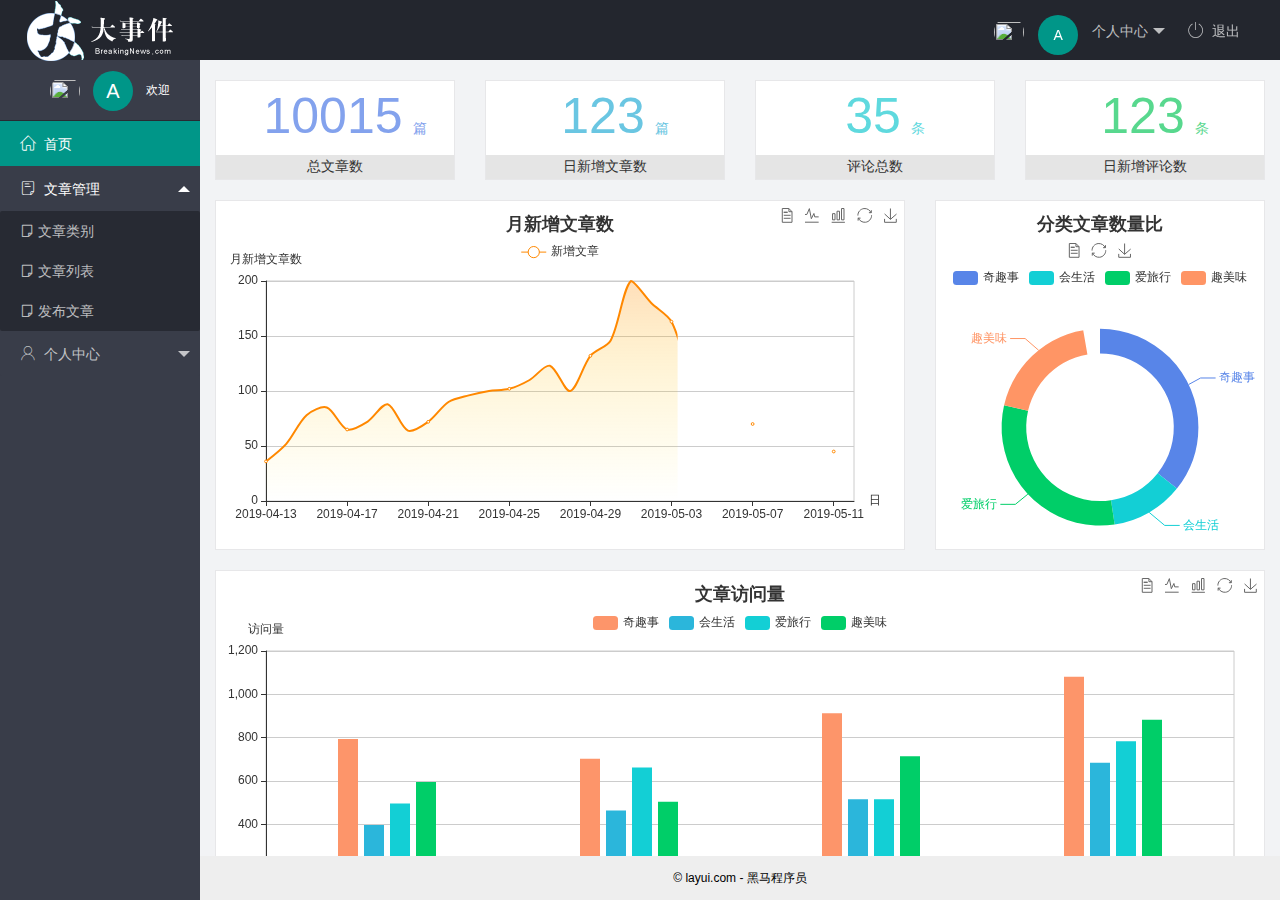
==== commit 82707273: "完成个人中心功能的开发" ====
--- a/index.html
+++ b/index.html
@@ -24,9 +24,10 @@
               个人中心
             </a>
             <dl class="layui-nav-child">
-              <dd><a href=""><i class="layui-icon layui-icon-face-smile"></i>   基本资料</a></dd>
-              <dd><a href=""><i class="layui-icon layui-icon-face-smile"></i>   更换头像</a></dd>
-              <dd><a href=""><i class="layui-icon layui-icon-face-smile"></i>   重置密码</a></dd>
+              <dd>
+                <a href="user/user_info.html" target="fm"><i class="layui-icon layui-icon-face-smile"></i>基本资料</a></dd>
+              <dd><a href="/user/user_avatar.html" target="fm"><i class="layui-icon layui-icon-face-smile"></i>   更换头像</a></dd>
+              <dd><a href="/user/user_pwd.html" target="fm"><i class="layui-icon layui-icon-face-smile"></i>   重置密码</a></dd>
             </dl>
           </li>
           <li class="layui-nav-item">
@@ -55,9 +56,9 @@
             <li class="layui-nav-item">
               <a href="javascript:;"><span class="iconfont icon-user"></span>个人中心</a>
               <dl class="layui-nav-child">
-                <dd><a href="javascript:;"><i class="layui-icon layui-icon-file-b"></i>   基本资料</a></dd>
-                <dd><a href="javascript:;"><i class="layui-icon layui-icon-file-b"></i>   更换头像</a></dd>
-                <dd><a href=""><i class="layui-icon layui-icon-file-b"></i>   重置密码</a></dd>
+                <dd><a href="/user/user_info.html" target="fm"><i class="layui-icon layui-icon-file-b"></i>   基本资料</a></dd>
+                <dd><a href="user/user_avatar.html" target="fm"><i class="layui-icon layui-icon-file-b"></i>   更换头像</a></dd>
+                <dd><a href="user/user_pwd.html" target="fm"><i class="layui-icon layui-icon-file-b"></i>   重置密码</a></dd>
               </dl>
             </li>
           </ul>
@@ -85,5 +86,7 @@
    <script src="assets/js/baseAPI.js"></script>
 
     <script src="assets/js/index.js"></script>
+
+    <script src="assets/js/user_pwd.js"></script>
   </body>
 </html>